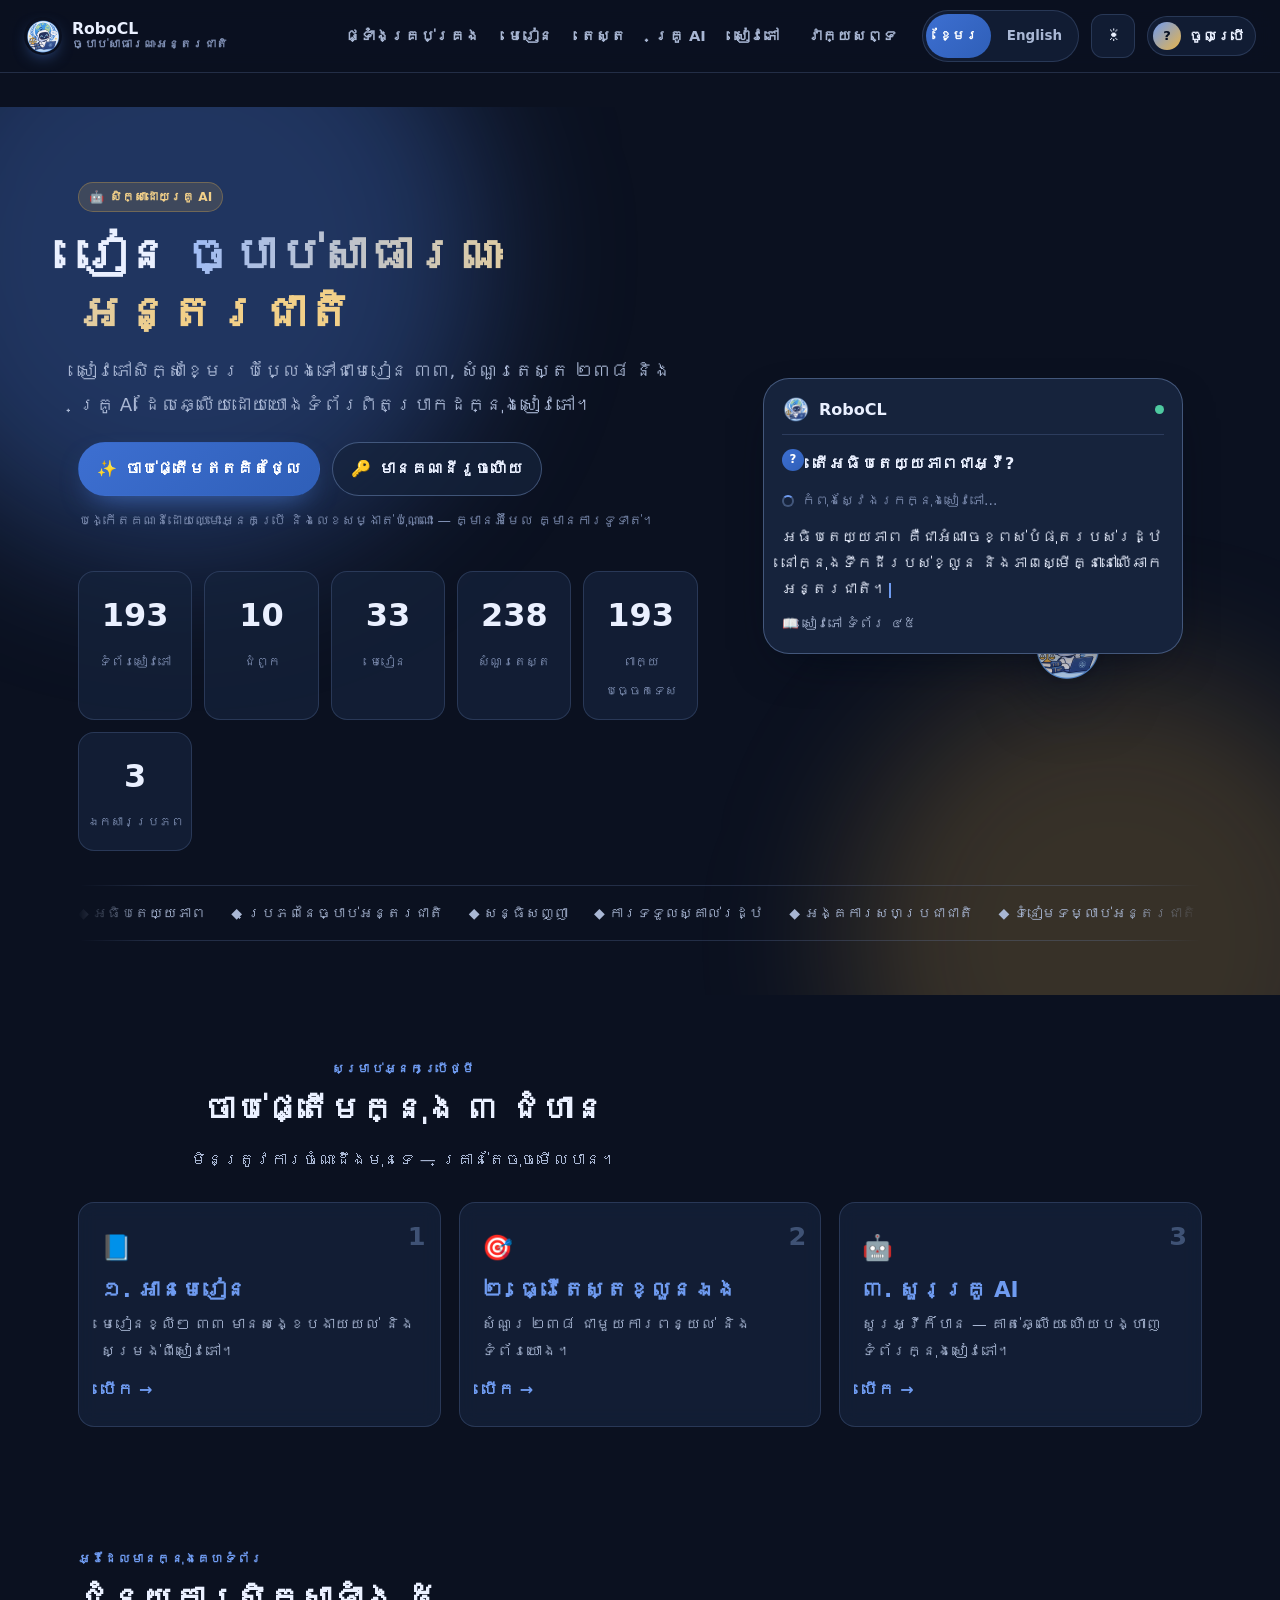
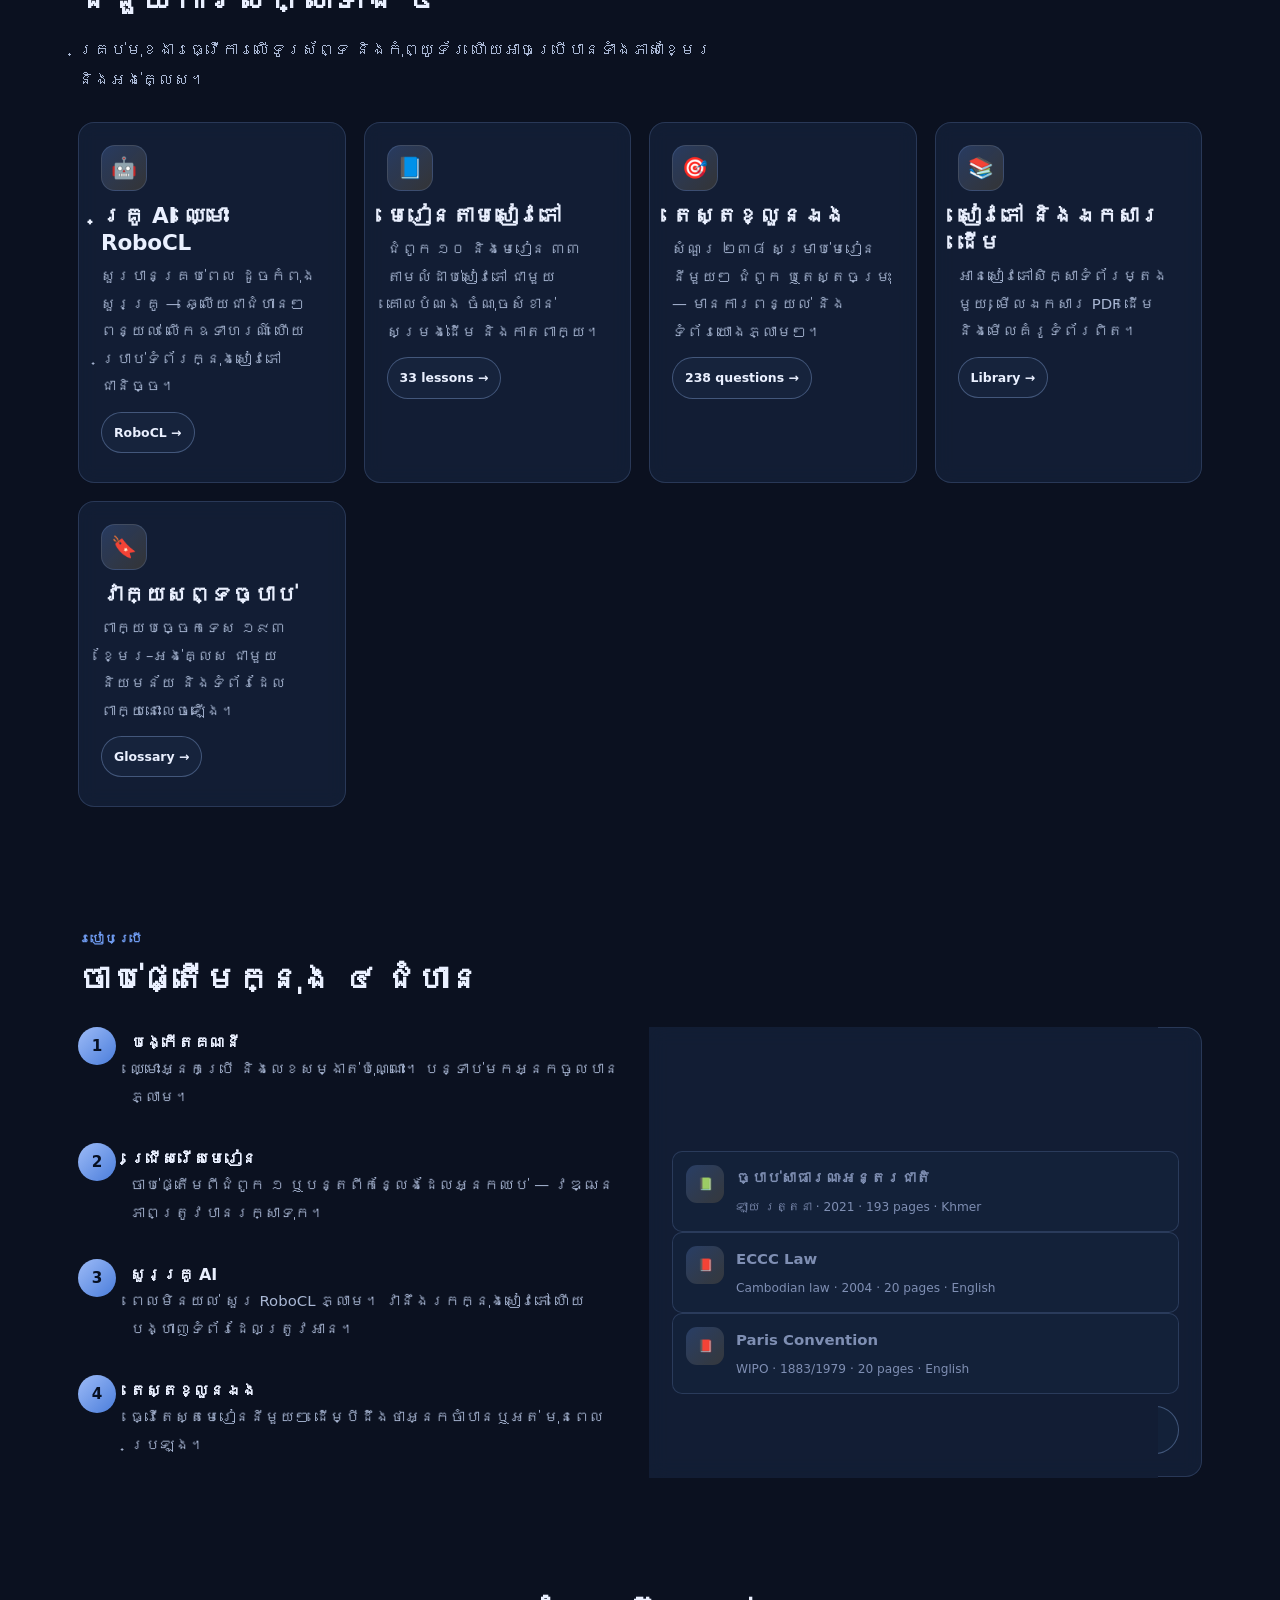
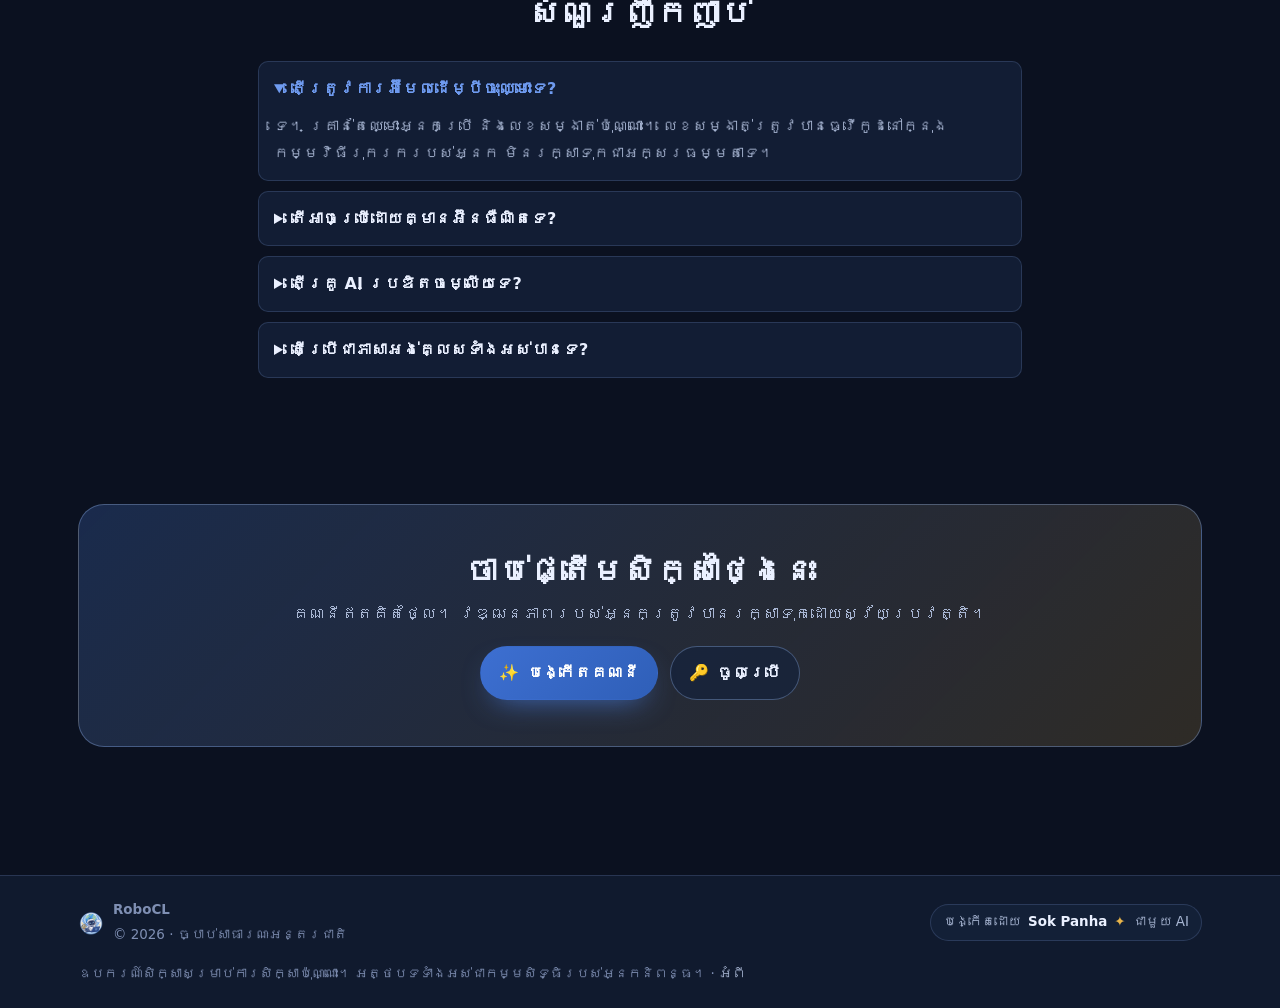
==== docs/index.html @ a96f1c98 "Dashboard: make the empty quiz-average stat look deliberate With no quizzes taken the key stat rende" ====
<!DOCTYPE html>
<html lang="km" data-theme="dark">
<head>
<meta charset="utf-8">
<meta name="viewport" content="width=device-width, initial-scale=1, viewport-fit=cover">
<meta http-equiv="Content-Security-Policy" content="default-src 'self'; script-src 'self'; style-src 'self' 'unsafe-inline' https://fonts.googleapis.com; font-src 'self' https://fonts.gstatic.com data:; img-src 'self' data:; connect-src 'self' https://script.google.com https://script.googleusercontent.com https://*.supabase.co; frame-src 'self'; object-src 'none'; base-uri 'none'; form-action 'self'">
<meta name="referrer" content="strict-origin-when-cross-origin">
<title>RoboCL · Public International Law Study Hub</title>
<meta name="description" content="RoboCL — an AI teacher and study hub for public international law, built from the Khmer textbook, the ECCC Law and the Paris Convention. 33 lessons, 238 quiz questions, bilingual Khmer/English.">
<meta name="theme-color" content="#0b1120">
<meta property="og:title" content="RoboCL — Public International Law Study Hub">
<meta property="og:description" content="An AI teacher that answers from the textbook, with the page number.">
<meta property="og:image" content="https://wenxin677.github.io/international-public-law-study-hub/assets/img/logo.png">
<link rel="icon" href="assets/img/favicon.png?v=20260912b">
<link rel="apple-touch-icon" href="assets/img/apple-touch-icon.png?v=20260912b">
<link rel="preconnect" href="https://fonts.googleapis.com">
<link rel="preconnect" href="https://fonts.gstatic.com" crossorigin>
<link href="https://fonts.googleapis.com/css2?family=Inter:wght@400;600;700;800&family=Noto+Sans+Khmer:wght@400;600;700&display=swap" rel="stylesheet">
<link rel="stylesheet" href="assets/css/style.css?v=20260912g">
<script src="assets/js/boot.js?v=20260912g"></script>
</head>
<body data-lang="km">

<div id="splash"><div class="slogo"><img src="assets/img/logo.png?v=20260912b" alt="RoboCL"><span class="ring"></span></div><div class="lbl">RoboCL</div></div>

<header class="topbar" id="topbar"></header>

<main>
  <!-- ============================================================ hero -->
  <section class="hero">
    <div class="wrap hero-grid">
      <div>
        <span class="pill gold">🤖 <span data-t="landing.eyebrow"></span></span>
        <h1 style="margin-top:14px"><span data-t="landing.h1a"></span> <span class="grad" data-t="landing.h1b"></span></h1>
        <p class="lede" data-t="landing.lede"></p>
        <div class="hero-cta" id="hero-cta">
          <a class="btn primary" href="signin.html#signup">✨ <span data-t="landing.cta.start"></span></a>
          <a class="btn" href="signin.html">🔑 <span data-t="landing.cta.signin"></span></a>
        </div>
        <div class="hero-note" id="hero-note" data-t="landing.note"></div>

        <div class="stat-row stagger">
          <div class="stat-tile"><b data-count="193">0</b><span data-t="landing.stat.pages"></span></div>
          <div class="stat-tile"><b data-count="10">0</b><span data-t="landing.stat.chapters"></span></div>
          <div class="stat-tile"><b data-count="33">0</b><span data-t="landing.stat.lessons"></span></div>
          <div class="stat-tile"><b data-count="238">0</b><span data-t="landing.stat.questions"></span></div>
          <div class="stat-tile"><b data-count="193">0</b><span data-t="landing.stat.terms"></span></div>
          <div class="stat-tile"><b data-count="3">0</b><span data-t="landing.stat.sources"></span></div>
        </div>
      </div>
      <div class="hero-demo">
        <div class="demo-card reveal">
          <div class="demo-top">
            <img src="assets/img/logo.png?v=20260912b" alt="" width="28" height="28">
            <b>RoboCL</b>
            <span class="spacer"></span>
            <span class="demo-live" aria-hidden="true"></span>
          </div>
          <div class="demo-q"><span class="qmark">?</span><span data-t="landing.demo.q"></span></div>
          <div class="demo-think small faint" id="demo-think"><span class="demo-spin" aria-hidden="true"></span><span data-t="landing.demo.think"></span></div>
          <div class="demo-a"><span id="demo-typed"></span><span class="demo-caret" aria-hidden="true"></span></div>
          <div class="demo-cite" id="demo-cite">📖 <span data-t="landing.demo.cite"></span></div>
        </div>
        <img class="demo-logo" src="assets/img/logo-glow.png?v=20260912b" alt="RoboCL — RoboCL: a robot assistant with a globe, the scales of justice, law books and a laptop">
      </div>
    </div>
    <div class="wrap" style="margin-top:34px"><div class="marquee" id="kw-marquee"></div></div>
  </section>

  <!-- ============================================================ quick start -->
  <section class="sec" id="quick">
    <div class="wrap">
      <div class="sec-head reveal center">
        <span class="eyebrow" data-t="landing.quick.eyebrow"></span>
        <h2 data-t="landing.quick.title"></h2>
        <p class="muted" data-t="landing.quick.sub"></p>
      </div>
      <div class="grid g3 stagger" id="quick-grid">
        <a class="card quick-card" href="learn.html">
          <span class="qn">1</span>
          <div class="ico">📘</div>
          <h3 data-t="landing.quick.1"></h3>
          <p data-t="landing.quick.1d"></p>
          <span class="qgo"><span data-t="landing.quick.go"></span> →</span>
        </a>
        <a class="card quick-card" href="quiz.html">
          <span class="qn">2</span>
          <div class="ico">🎯</div>
          <h3 data-t="landing.quick.2"></h3>
          <p data-t="landing.quick.2d"></p>
          <span class="qgo"><span data-t="landing.quick.go"></span> →</span>
        </a>
        <a class="card quick-card" href="teacher.html">
          <span class="qn">3</span>
          <div class="ico">🤖</div>
          <h3 data-t="landing.quick.3"></h3>
          <p data-t="landing.quick.3d"></p>
          <span class="qgo"><span data-t="landing.quick.go"></span> →</span>
        </a>
      </div>
    </div>
  </section>

  <!-- ============================================================ tour -->
  <section class="sec" id="tour">
    <div class="wrap">
      <div class="sec-head reveal">
        <span class="eyebrow" data-t="landing.tour.eyebrow"></span>
        <h2 data-t="landing.tour.title"></h2>
        <p class="muted" data-t="landing.tour.sub"></p>
      </div>
      <div class="grid g3" id="tour-grid">
        <div class="card feature"><div class="ico">🤖</div><h3 data-t="landing.f1.t"></h3><p data-t="landing.f1.d"></p>
          <div class="cite-list"><a class="cite" href="teacher.html">RoboCL →</a></div></div>
        <div class="card feature"><div class="ico">📘</div><h3 data-t="landing.f2.t"></h3><p data-t="landing.f2.d"></p>
          <div class="cite-list"><a class="cite" href="learn.html">33 lessons →</a></div></div>
        <div class="card feature"><div class="ico">🎯</div><h3 data-t="landing.f3.t"></h3><p data-t="landing.f3.d"></p>
          <div class="cite-list"><a class="cite" href="quiz.html">238 questions →</a></div></div>
        <div class="card feature"><div class="ico">📚</div><h3 data-t="landing.f4.t"></h3><p data-t="landing.f4.d"></p>
          <div class="cite-list"><a class="cite" href="library.html">Library →</a></div></div>
        <div class="card feature"><div class="ico">🔖</div><h3 data-t="landing.f5.t"></h3><p data-t="landing.f5.d"></p>
          <div class="cite-list"><a class="cite" href="glossary.html">Glossary →</a></div></div>
      </div>
    </div>
  </section>

  <!-- ============================================================ steps -->
  <section class="sec">
    <div class="wrap">
      <div class="sec-head reveal">
        <span class="eyebrow" data-t="landing.steps.eyebrow"></span>
        <h2 data-t="landing.steps.title"></h2>
      </div>
      <div class="grid g2">
        <div class="steps" id="steps">
          <div class="step"><div class="n"></div><div><h4 data-t="landing.s1.t"></h4><p data-t="landing.s1.d"></p></div></div>
          <div class="step"><div class="n"></div><div><h4 data-t="landing.s2.t"></h4><p data-t="landing.s2.d"></p></div></div>
          <div class="step"><div class="n"></div><div><h4 data-t="landing.s3.t"></h4><p data-t="landing.s3.d"></p></div></div>
          <div class="step"><div class="n"></div><div><h4 data-t="landing.s4.t"></h4><p data-t="landing.s4.d"></p></div></div>
        </div>
        <div class="card reveal" style="align-self:start">
          <h3 data-t="landing.sources.title"></h3>
          <p class="muted small" data-t="landing.sources.sub"></p>
          <div id="feature-sources">
            <div class="lib-src" style="cursor:default"><span class="ico">📗</span><span><b>ច្បាប់សាធារណៈអន្តរជាតិ</b><span>ឡាយ រត្តនា · 2021 · 193 pages · Khmer</span></span></div>
            <div class="lib-src" style="cursor:default"><span class="ico">📕</span><span><b>ECCC Law</b><span>Cambodian law · 2004 · 20 pages · English</span></span></div>
            <div class="lib-src" style="cursor:default"><span class="ico">📕</span><span><b>Paris Convention</b><span>WIPO · 1883/1979 · 20 pages · English</span></span></div>
          </div>
          <a class="btn sm block" href="library.html" style="margin-top:12px">📚 Preview the documents</a>
        </div>
      </div>
    </div>
  </section>

  <!-- ============================================================ faq -->
  <section class="sec">
    <div class="wrap" style="max-width:820px">
      <div class="sec-head reveal center" style="margin-left:auto;margin-right:auto">
        <h2 data-t="landing.faq.title"></h2>
      </div>
      <div class="faq reveal" id="faq"></div>
    </div>
  </section>

  <!-- ============================================================ cta -->
  <section class="sec">
    <div class="wrap">
      <div class="cta-band reveal">
        <h2 data-t="landing.cta.title"></h2>
        <p class="muted" data-t="landing.cta.sub"></p>
        <div class="row">
          <a class="btn primary" href="signin.html#signup">✨ <span data-t="auth.signup"></span></a>
          <a class="btn" href="signin.html">🔑 <span data-t="auth.signin"></span></a>
        </div>
      </div>
    </div>
  </section>
</main>

<footer class="site" id="footer"></footer>

<script src="data/config.js?v=20260912g" defer></script>
<script src="assets/js/core.js?v=20260912g" defer></script>
<script src="assets/js/progress.js?v=20260912g" defer></script>
<script src="assets/js/auth.js?v=20260912g" defer></script>
<script src="assets/js/landing.js?v=20260912g" defer></script>
</body>
</html>
---- docs/assets/css/style.css ----
/* ==========================================================================
   RoboCL — Public International Law Study Hub
   Design system + components.  Dark first, light supported, mobile first.
   Palette follows the logo: deep navy, sky blue, gold.
   ========================================================================== */

/* ---------------------------------------------------------------- tokens */
:root {
  --navy-900: #0b1120;
  --navy-800: #101a2e;
  --navy-700: #16233c;
  --navy-600: #1d2d4b;
  --navy-500: #27395c;
  --sky-400: #6f9bf0;
  --sky-500: #4a7ddb;
  --sky-300: #9dbbf7;
  --gold: #e8b44a;
  --gold-soft: #f2d089;
  --ink: #eaf0ff;
  --ink-dim: #a9b7d4;
  --ink-faint: #7f8fb3;

  --bg: var(--navy-900);
  --bg-soft: var(--navy-800);
  --panel: rgba(22, 35, 60, .72);
  --panel-solid: var(--navy-700);
  --border: rgba(122, 152, 210, .22);
  --border-strong: rgba(140, 170, 225, .38);
  --fg: var(--ink);
  --muted: var(--ink-dim);
  --faint: var(--ink-faint);
  --accent: var(--sky-400);
  --accent-ink: #071022;
  /* CTA fill — both ends keep white label text at >= 4.5:1 */
  --grad: linear-gradient(135deg, #3d6fd1, #2f5fb8);
  --ok: #4ec9a0;
  --bad: #ef6a7b;
  --warn: var(--gold);
  --radius: 16px;
  --radius-sm: 10px;
  --radius-lg: 26px;
  --shadow: 0 18px 50px -22px rgba(4, 10, 24, .85);
  --shadow-sm: 0 8px 22px -14px rgba(4, 10, 24, .8);
  --font: "Inter", -apple-system, BlinkMacSystemFont, "Segoe UI", system-ui, sans-serif;
  --font-km: "Noto Sans Khmer", "Khmer OS Siemreap", "Khmer OS", "Leelawadee UI", "Nirmala UI", var(--font);
  --font-mono: ui-monospace, "SF Mono", "Cascadia Mono", Menlo, monospace;
  --speed: .22s;
  --ease: cubic-bezier(.22, .68, .28, 1);
  --maxw: 1180px;
}

[data-theme="light"] {
  --bg: #f6f8fd;
  --bg-soft: #eef3fc;
  --panel: rgba(255, 255, 255, .86);
  --panel-solid: #ffffff;
  --border: rgba(28, 54, 104, .14);
  --border-strong: rgba(28, 54, 104, .26);
  --fg: #0e1729;
  --muted: #4a5a79;
  /* AA-checked against --bg #f6f8fd: faint 5.33, link 5.73, ok 5.00, bad 5.50 */
  --faint: #5a6784;
  --accent: #2f5fb8;
  --accent-ink: #ffffff;
  --ok: #137a59;
  --bad: #b8324a;
  --grad: linear-gradient(135deg, #3d6fd1, #2f5fb8);
  --shadow: 0 18px 44px -24px rgba(20, 40, 90, .38);
  --shadow-sm: 0 8px 20px -14px rgba(20, 40, 90, .32);
}

* { box-sizing: border-box; }
html { -webkit-text-size-adjust: 100%; }
body {
  margin: 0; background: var(--bg); color: var(--fg);
  font: 16px/1.62 var(--font);
  min-height: 100vh; min-height: 100dvh;
  overflow-x: hidden;
  -webkit-font-smoothing: antialiased;
}
body[data-lang="km"] { font-family: var(--font-km); line-height: 1.85; }
/* language visibility — works before core.js runs (html[data-bootlang]) and after (body[data-lang]) */
html[data-bootlang="km"] .en-only, body[data-lang="km"] .en-only { display: none !important; }
html[data-bootlang="en"] .km-only, body[data-lang="en"] .km-only { display: none !important; }
img { max-width: 100%; height: auto; display: block; }
a { color: var(--accent); text-decoration: none; }
a:hover { text-decoration: underline; }
/* one obvious focus ring for every interactive control — keyboard users must
   always be able to see where they are */
:focus-visible { outline: 2px solid var(--accent); outline-offset: 2px; }
.flip:focus-visible, .gloss-row:focus-visible { outline: 2px solid var(--accent); outline-offset: -2px; }
h1, h2, h3, h4 { line-height: 1.25; margin: 0 0 .5em; font-weight: 700; letter-spacing: -.01em; }
h1 { font-size: clamp(1.7rem, 4.2vw, 2.9rem); }
h2 { font-size: clamp(1.35rem, 3vw, 2rem); }
h3 { font-size: clamp(1.1rem, 2.2vw, 1.35rem); }
p { margin: 0 0 1em; }
small, .small { font-size: .84rem; }
.muted { color: var(--muted); }
.faint { color: var(--faint); }
.center { text-align: center; }
.nowrap { white-space: nowrap; }
.wrap { width: 100%; max-width: var(--maxw); margin: 0 auto; padding: 0 clamp(14px, 3vw, 28px); }
.row { display: flex; gap: 12px; align-items: center; flex-wrap: wrap; }
.spacer { flex: 1; }
hr { border: 0; border-top: 1px solid var(--border); margin: 22px 0; }

/* ---------------------------------------------------------------- motion */
@keyframes fadeUp { from { opacity: 0; transform: translateY(14px); } to { opacity: 1; transform: none; } }
@keyframes fadeIn { from { opacity: 0; } to { opacity: 1; } }
@keyframes popIn { 0% { opacity: 0; transform: scale(.94); } 100% { opacity: 1; transform: scale(1); } }
@keyframes float { 0%, 100% { transform: translateY(0); } 50% { transform: translateY(-9px); } }
@keyframes pulse { 0%, 100% { opacity: 1; transform: scale(1); } 50% { opacity: .55; transform: scale(1.06); } }
@keyframes shimmer { 0% { background-position: -220% 0; } 100% { background-position: 220% 0; } }
@keyframes aurora { 0%, 100% { transform: translate3d(-4%, -2%, 0) scale(1.05); } 50% { transform: translate3d(4%, 3%, 0) scale(1.14); } }
@keyframes spin { to { transform: rotate(360deg); } }
@keyframes blink { 0%, 100% { opacity: 1; } 50% { opacity: .15; } }
@keyframes barGrow { from { transform: scaleX(0); } to { transform: scaleX(1); } }
@keyframes dotWave { 0%, 60%, 100% { transform: translateY(0); opacity: .45; } 30% { transform: translateY(-4px); opacity: 1; } }
@keyframes ringPulse { 0% { box-shadow: 0 0 0 0 rgba(111, 155, 240, .45); } 100% { box-shadow: 0 0 0 16px rgba(111, 155, 240, 0); } }

.anim-in { animation: fadeUp .46s var(--ease) both; }
.anim-pop { animation: popIn .3s var(--ease) both; }
.reveal { opacity: 0; transform: translateY(18px); transition: opacity .5s var(--ease), transform .5s var(--ease); }
.reveal.shown { opacity: 1; transform: none; }
.stagger > * { animation: fadeUp .5s var(--ease) both; animation-delay: calc(var(--i, 0) * 55ms); }

@media (prefers-reduced-motion: reduce) {
  *, *::before, *::after { animation-duration: .001ms !important; animation-iteration-count: 1 !important; transition-duration: .001ms !important; }
  .reveal { opacity: 1; transform: none; }
}
/* no JavaScript: never leave the visitor staring at a spinner over empty space */
html:not([data-js]) #splash { display: none; }
html:not([data-js]) .reveal { opacity: 1; transform: none; }

/* ---------------------------------------------------------------- splash */
#splash {
  position: fixed; inset: 0; z-index: 400; display: grid; place-items: center;
  background: radial-gradient(120% 120% at 50% 0%, var(--navy-700), var(--navy-900) 70%);
  transition: opacity .28s ease, visibility .28s;
}
#splash.hide { opacity: 0; visibility: hidden; }
#splash .slogo { position: relative; display: grid; place-items: center; }
#splash img { width: 84px; height: 84px; animation: float 2.1s ease-in-out infinite; position: relative; z-index: 1; }
#splash .ring { position: absolute; width: 140px; height: 140px; border-radius: 50%; border: 2px solid rgba(111,155,240,.26); border-top-color: var(--accent); animation: spin .75s linear infinite; }
#splash .lbl { margin-top: 16px; color: var(--ink-dim); font-size: .9rem; letter-spacing: .04em; }

/* ---------------------------------------------------------------- buttons */
.btn, button.btn {
  display: inline-flex; align-items: center; justify-content: center; gap: 8px;
  padding: 11px 18px; min-height: 44px;
  border-radius: 999px; border: 1px solid var(--border-strong);
  background: var(--panel); color: var(--fg);
  font: inherit; font-weight: 600; cursor: pointer; text-decoration: none;
  transition: transform var(--speed) var(--ease), box-shadow var(--speed) var(--ease), background var(--speed), border-color var(--speed);
}
.btn:hover { transform: translateY(-2px); box-shadow: var(--shadow-sm); text-decoration: none; }
.btn:active { transform: translateY(0) scale(.985); }
.btn.primary {
  background: var(--grad);
  color: #fff; border-color: transparent; box-shadow: 0 12px 30px -14px rgba(74, 125, 219, .9);
}
.btn.gold { background: linear-gradient(135deg, var(--gold-soft), var(--gold)); color: #241a04; border-color: transparent; }
.btn.ghost { background: transparent; }
.btn.sm { padding: 10px 15px; min-height: 44px; font-size: .88rem; }
.btn.block { width: 100%; }
.btn[disabled] { opacity: .5; pointer-events: none; }
.icon-btn {
  display: inline-grid; place-items: center; width: 44px; height: 44px; padding: 0;
  border-radius: 12px; border: 1px solid var(--border); background: var(--panel); color: var(--fg);
  cursor: pointer; font-size: 1.05rem; transition: background var(--speed), transform var(--speed) var(--ease);
}
.icon-btn:hover { background: var(--panel-solid); transform: translateY(-1px); }

/* ---------------------------------------------------------------- forms */
input, textarea, select, .input {
  width: 100%; padding: 12px 14px; color: var(--fg);
  background: var(--panel-solid); border: 1px solid var(--border); border-radius: var(--radius-sm);
  font: inherit; transition: border-color var(--speed), box-shadow var(--speed);
}
input:focus, textarea:focus, select:focus { outline: 0; border-color: var(--accent); box-shadow: 0 0 0 3px rgba(111,155,240,.18); }
label { display: block; font-size: .86rem; color: var(--muted); margin: 0 0 6px; font-weight: 600; }
.field { margin-bottom: 14px; }
.field .hint { font-size: .78rem; color: var(--faint); margin-top: 5px; }
.field .err { font-size: .8rem; color: var(--bad); margin-top: 5px; min-height: 0; }
.check { display: flex; gap: 9px; align-items: center; font-size: .88rem; color: var(--muted); }
.check input { width: 18px; height: 18px; }

/* ---------------------------------------------------------------- surfaces */
.card {
  background: var(--panel); border: 1px solid var(--border); border-radius: var(--radius);
  padding: clamp(15px, 2.4vw, 22px); backdrop-filter: blur(9px);
  transition: transform var(--speed) var(--ease), border-color var(--speed), box-shadow var(--speed);
}
.card.hoverable:hover { transform: translateY(-3px); border-color: var(--border-strong); box-shadow: var(--shadow); }
.grid { display: grid; gap: clamp(12px, 2vw, 18px); }
.g2 { grid-template-columns: repeat(auto-fit, minmax(260px, 1fr)); }
.g3 { grid-template-columns: repeat(auto-fit, minmax(224px, 1fr)); }
.g4 { grid-template-columns: repeat(auto-fit, minmax(168px, 1fr)); }
.pill {
  display: inline-flex; align-items: center; gap: 6px; padding: 3px 10px; border-radius: 999px;
  background: rgba(111,155,240,.14); color: var(--sky-300); border: 1px solid rgba(111,155,240,.24);
  font-size: .76rem; font-weight: 600; white-space: nowrap;
}
[data-theme="light"] .pill { color: var(--sky-500); }
.pill.gold { background: rgba(232,180,74,.15); color: var(--gold-soft); border-color: rgba(232,180,74,.3); }
[data-theme="light"] .pill.gold { color: #8a6410; }
.pill.ok { background: rgba(78,201,160,.15); color: var(--ok); border-color: rgba(78,201,160,.3); }
.badge-num {
  display: inline-grid; place-items: center; min-width: 26px; height: 26px; padding: 0 7px;
  border-radius: 8px; background: rgba(111,155,240,.16); color: var(--sky-300); font-size: .78rem; font-weight: 700;
}
[data-theme="light"] .badge-num { color: var(--sky-500); }
.quote {
  border-left: 3px solid var(--accent); background: rgba(111,155,240,.07);
  padding: 12px 15px; border-radius: 0 var(--radius-sm) var(--radius-sm) 0; margin: 0 0 10px;
  font-size: .95rem;
}
.quote .src { display: block; margin-top: 8px; font-size: .78rem; color: var(--faint); }
.cite {
  display: inline-flex; align-items: center; gap: 6px; padding: 8px 12px; margin: 3px 5px 3px 0; min-height: 36px;
  border-radius: 999px; border: 1px solid var(--border-strong); background: var(--panel-solid);
  color: var(--fg); font-size: .78rem; font-weight: 600; cursor: pointer;
  transition: transform var(--speed) var(--ease), background var(--speed);
}
.cite:hover { transform: translateY(-1px); background: rgba(111,155,240,.14); text-decoration: none; }
.cite-list { display: flex; flex-wrap: wrap; margin: 8px 0 4px; }
table.tbl { width: 100%; border-collapse: collapse; font-size: .92rem; }
table.tbl th, table.tbl td { text-align: left; padding: 10px 12px; border-bottom: 1px solid var(--border); vertical-align: top; }
table.tbl th { color: var(--muted); font-size: .8rem; text-transform: uppercase; letter-spacing: .05em; }
table.tbl tr:hover td { background: rgba(111,155,240,.06); }
.scroll-x { overflow-x: auto; -webkit-overflow-scrolling: touch; }
.skel { background: linear-gradient(90deg, rgba(140,170,225,.08) 25%, rgba(140,170,225,.2) 37%, rgba(140,170,225,.08) 63%); background-size: 220% 100%; animation: shimmer 1.1s linear infinite; border-radius: 8px; color: transparent; }

/* ---------------------------------------------------------------- shell */
#splash + .shell, .shell { display: flex; flex-direction: column; min-height: 100dvh; }
.topbar {
  position: sticky; top: 0; z-index: 60;
  display: flex; align-items: center; gap: 12px;
  padding: 10px clamp(12px, 2.5vw, 24px);
  background: color-mix(in srgb, var(--bg) 84%, transparent);
  backdrop-filter: blur(14px) saturate(140%);
  border-bottom: 1px solid var(--border);
}
.brand { display: flex; align-items: center; gap: 10px; color: var(--fg); font-weight: 700; text-decoration: none; min-width: 0; }
.brand:hover { text-decoration: none; }
.brand img { width: 38px; height: 38px; border-radius: 50%; box-shadow: 0 6px 18px -8px rgba(74,125,219,.9); flex: none; }
.brand .txt { display: flex; flex-direction: column; line-height: 1.15; min-width: 0; }
.brand .txt b { font-size: .98rem; white-space: nowrap; overflow: hidden; text-overflow: ellipsis; }
.brand .txt small { color: var(--faint); font-size: .72rem; }
.topnav { display: flex; gap: 2px; align-items: center; }
.topnav a {
  padding: 9px 13px; border-radius: 10px; color: var(--muted); font-size: .92rem; font-weight: 600;
  text-decoration: none; transition: color var(--speed), background var(--speed);
}
.topnav a:hover { color: var(--fg); background: rgba(111,155,240,.1); text-decoration: none; }
.topnav a.active { color: var(--fg); background: rgba(111,155,240,.16); box-shadow: inset 0 -2px 0 var(--accent); }
.lang-toggle { display: flex; padding: 3px; gap: 3px; border-radius: 999px; background: var(--panel); border: 1px solid var(--border); }
.lang-toggle button {
  border: 0; background: transparent; color: var(--muted); font: inherit; font-weight: 700; font-size: .84rem;
  padding: 7px 13px; min-height: 44px; border-radius: 999px; cursor: pointer; transition: background var(--speed), color var(--speed);
}
.lang-toggle button[aria-pressed="true"] { background: var(--grad); color: #fff; }
.acct { position: relative; }
.acct-btn { display: flex; align-items: center; gap: 8px; padding: 5px 10px 5px 5px; border-radius: 999px; border: 1px solid var(--border); background: var(--panel); cursor: pointer; color: var(--fg); font: inherit; font-weight: 600; font-size: .88rem; }
.acct-btn .av { width: 28px; height: 28px; border-radius: 50%; background: linear-gradient(135deg, var(--sky-400), var(--gold)); display: grid; place-items: center; color: #071022; font-weight: 800; font-size: .82rem; }
.menu {
  position: absolute; right: 0; top: calc(100% + 8px); min-width: 210px; z-index: 70;
  background: var(--panel-solid); border: 1px solid var(--border-strong); border-radius: 14px;
  box-shadow: var(--shadow); padding: 7px; display: none;
}
.menu.open { display: block; animation: popIn .18s var(--ease) both; }
.menu a, .menu button {
  display: flex; align-items: center; gap: 9px; width: 100%; padding: 10px 12px; border: 0; background: transparent;
  color: var(--fg); font: inherit; font-size: .9rem; text-align: left; border-radius: 9px; cursor: pointer; text-decoration: none;
}
.menu a:hover, .menu button:hover { background: rgba(111,155,240,.14); text-decoration: none; }
.menu hr { margin: 6px 4px; }
#nav-burger { display: none; }
#rail-toggle { display: none; }   /* desktop: the lesson rail is always in view */
.drawer-backdrop { position: fixed; inset: 0; background: rgba(4, 10, 24, .6); backdrop-filter: blur(3px); z-index: 90; opacity: 0; visibility: hidden; transition: opacity var(--speed), visibility var(--speed); }
.drawer-backdrop.open { opacity: 1; visibility: visible; }
.drawer {
  position: fixed; inset: 0 auto 0 0; width: min(84vw, 320px); z-index: 91; padding: 18px;
  background: var(--panel-solid); border-right: 1px solid var(--border-strong);
  transform: translateX(-102%); transition: transform .28s var(--ease), visibility .28s; overflow-y: auto;
  visibility: hidden;                     /* closed drawer must not be reachable by Tab */
}
.drawer.open { transform: none; visibility: visible; }
.drawer a { display: block; padding: 13px 14px; border-radius: 12px; color: var(--fg); font-weight: 600; text-decoration: none; }
.drawer a.active, .drawer a:hover { background: rgba(111,155,240,.14); text-decoration: none; }
main { flex: 1; padding: clamp(18px, 3vw, 34px) 0 clamp(40px, 6vw, 70px); }
footer.site {
  border-top: 1px solid var(--border); padding: 22px 0; color: var(--faint); font-size: .84rem;
  background: var(--bg-soft);
}
footer.site .wrap { display: flex; gap: 14px; flex-wrap: wrap; align-items: center; }
footer.site a { color: var(--muted); }
.footbrand { display: flex; align-items: center; gap: 9px; }
.footbrand img { width: 26px; height: 26px; border-radius: 50%; }
.made-by { display: inline-flex; align-items: center; gap: 7px; padding: 5px 12px; border-radius: 999px; border: 1px solid var(--border); background: var(--panel); color: var(--muted); }
.made-by b { color: var(--fg); }
.made-by .spark { color: var(--gold); animation: pulse 2.4s ease-in-out infinite; }

.page-head { margin-bottom: clamp(16px, 2.6vw, 26px); }
.page-head h1 { margin-bottom: 6px; }
.page-head .sub { color: var(--muted); max-width: 62ch; }
.crumb { display: flex; align-items: center; gap: 8px; color: var(--faint); font-size: .82rem; margin-bottom: 9px; }

/* ---------------------------------------------------------------- landing */
.hero { position: relative; overflow: hidden; padding: clamp(28px, 6vw, 74px) 0 clamp(24px, 5vw, 54px); }
.hero::before, .hero::after {
  content: ""; position: absolute; border-radius: 50%; filter: blur(70px); z-index: 0; pointer-events: none;
}
.hero::before { width: 48vw; height: 48vw; max-width: 620px; max-height: 620px; background: rgba(74,125,219,.34); top: -18%; left: -10%; animation: aurora 17s ease-in-out infinite; }
.hero::after { width: 42vw; height: 42vw; max-width: 560px; max-height: 560px; background: rgba(232,180,74,.2); bottom: -24%; right: -8%; animation: aurora 21s ease-in-out infinite reverse; }
.hero .wrap { position: relative; z-index: 1; }
.hero-grid { display: grid; grid-template-columns: 1.15fr .85fr; gap: clamp(18px, 4vw, 46px); align-items: center; }
.hero-logo { position: relative; display: grid; place-items: center; }
.hero-logo img { width: min(74%, 320px); animation: float 5.5s ease-in-out infinite; filter: drop-shadow(0 22px 40px rgba(8, 18, 40, .55)); }
.hero-logo::after { content: ""; position: absolute; inset: 6% 12%; border-radius: 50%; animation: ringPulse 2.6s ease-out infinite; z-index: -1; }

/* hero product preview — shows a first-time visitor what the app actually does */
.hero-demo { position: relative; display: grid; place-items: center; min-height: 300px; }
.demo-card {
  position: relative; z-index: 1; width: min(100%, 420px); padding: 16px 18px;
  border-radius: var(--radius-lg); border: 1px solid var(--border-strong);
  background: var(--panel-solid); box-shadow: var(--shadow);
}
.demo-top { display: flex; align-items: center; gap: 9px; padding-bottom: 10px; border-bottom: 1px solid var(--border); }
.demo-top img { width: 28px; height: 28px; border-radius: 50%; }
.demo-live { width: 9px; height: 9px; border-radius: 50%; background: var(--ok); animation: livePulse 2.2s ease-out infinite; }
@keyframes livePulse { 0% { box-shadow: 0 0 0 0 rgba(78, 201, 160, .55); } 100% { box-shadow: 0 0 0 12px rgba(78, 201, 160, 0); } }
.demo-q { display: flex; gap: 9px; align-items: flex-start; margin: 14px 0 10px; font-weight: 600; }
.demo-q .qmark { display: grid; place-items: center; width: 22px; height: 22px; border-radius: 50%; background: var(--grad); color: #fff; font-size: .74rem; flex: none; }
.demo-think { display: flex; align-items: center; gap: 8px; margin-bottom: 10px; }
.demo-spin { width: 12px; height: 12px; border-radius: 50%; border: 2px solid var(--border-strong); border-top-color: var(--accent); animation: spin .8s linear infinite; }
.demo-a { min-height: 66px; line-height: 1.72; font-size: .95rem; }
.demo-caret { display: inline-block; width: 2px; height: 1em; background: var(--accent); vertical-align: text-bottom; margin-left: 2px; animation: blink 1s step-end infinite; }
.demo-cite { margin-top: 10px; color: var(--muted); font-size: .84rem; opacity: 0; transform: translateY(6px); transition: opacity .35s var(--ease), transform .35s var(--ease); }
.demo-cite.show { opacity: 1; transform: none; }
.demo-logo {
  position: absolute; right: -4%; bottom: -6%; width: min(42%, 190px); z-index: 0;
  animation: float 6s ease-in-out infinite; pointer-events: none;
  filter: drop-shadow(0 18px 30px rgba(8, 18, 40, .5));
}

/* quick-start cards: the first three things a new user should try */
.quick-card { position: relative; display: block; text-decoration: none; }
.quick-card:hover { transform: translateY(-3px); text-decoration: none; }
.quick-card .qn { position: absolute; top: 10px; right: 14px; font-size: 1.6rem; font-weight: 800; color: var(--border-strong); }
.quick-card .ico { font-size: 1.55rem; margin-bottom: 6px; }
.quick-card h3 { margin: 0 0 6px; }
.quick-card p { color: var(--muted); font-size: .92rem; margin: 0 0 10px; }
.quick-card .qgo { display: inline-flex; align-items: center; gap: 6px; font-weight: 700; color: var(--accent); transition: gap var(--speed) var(--ease); }
.quick-card:hover .qgo { gap: 11px; }
.hero h1 { margin-bottom: 12px; }
.hero h1 .grad { background: linear-gradient(100deg, var(--sky-300), var(--gold-soft) 70%); -webkit-background-clip: text; background-clip: text; color: transparent; }
.hero .lede { font-size: clamp(1rem, 1.6vw, 1.14rem); color: var(--muted); max-width: 54ch; }
.hero-cta { display: flex; gap: 12px; flex-wrap: wrap; margin-top: 20px; }
.hero-note { margin-top: 13px; font-size: .84rem; color: var(--faint); }
.stat-row { display: grid; grid-template-columns: repeat(auto-fit, minmax(104px, 1fr)); gap: 12px; margin-top: clamp(22px, 4vw, 38px); }
.stat-tile { text-align: center; padding: 14px 8px; border-radius: var(--radius); border: 1px solid var(--border); background: var(--panel); }
.stat-tile b { display: block; font-size: clamp(1.4rem, 3.4vw, 2rem); color: var(--fg); font-variant-numeric: tabular-nums; }
.stat-tile span { font-size: .78rem; color: var(--faint); }
.sec { padding: clamp(26px, 5vw, 58px) 0; }
.sec-head { max-width: 64ch; margin-bottom: clamp(16px, 3vw, 28px); }
.sec-head .eyebrow { display: inline-flex; align-items: center; gap: 7px; font-size: .78rem; font-weight: 700; letter-spacing: .1em; text-transform: uppercase; color: var(--accent); margin-bottom: 9px; }
.feature { position: relative; overflow: hidden; }
.feature .ico {
  width: 46px; height: 46px; border-radius: 14px; display: grid; place-items: center; font-size: 1.3rem; margin-bottom: 12px;
  background: linear-gradient(135deg, rgba(111,155,240,.24), rgba(232,180,74,.16)); border: 1px solid var(--border);
}
.feature h3 { margin-bottom: 6px; }
.feature p { color: var(--muted); font-size: .93rem; margin: 0; }
.steps { counter-reset: step; display: grid; gap: 14px; }
.step { display: flex; gap: 14px; align-items: flex-start; }
.step .n {
  counter-increment: step; flex: none; width: 38px; height: 38px; border-radius: 50%;
  display: grid; place-items: center; font-weight: 800; color: var(--accent-ink);
  background: linear-gradient(135deg, var(--sky-300), var(--sky-500)); font-size: .95rem;
}
.step .n::before { content: counter(step); }
.step h4 { margin: 6px 0 3px; }
.step p { margin: 0; color: var(--muted); font-size: .93rem; }
.marquee { overflow: hidden; mask-image: linear-gradient(90deg, transparent, #000 7%, #000 93%, transparent); padding: 14px 0; border-top: 1px solid var(--border); border-bottom: 1px solid var(--border); }
.marquee-track { display: flex; gap: 26px; width: max-content; animation: slide 34s linear infinite; }
.marquee .chip { white-space: nowrap; color: var(--muted); font-size: .88rem; display: flex; gap: 8px; align-items: center; }
@keyframes slide { to { transform: translateX(-50%); } }
.cta-band {
  border-radius: var(--radius-lg); padding: clamp(24px, 4vw, 46px); text-align: center;
  background: linear-gradient(135deg, rgba(74,125,219,.24), rgba(232,180,74,.16));
  border: 1px solid var(--border-strong); position: relative; overflow: hidden;
}
.cta-band h2 { margin-bottom: 8px; }
.cta-band .row { justify-content: center; margin-top: 18px; }
.faq details { border: 1px solid var(--border); border-radius: var(--radius-sm); padding: 12px 15px; margin-bottom: 10px; background: var(--panel); }
.faq summary { cursor: pointer; font-weight: 600; }
.faq details[open] summary { color: var(--accent); }
.faq p { margin: 9px 0 0; color: var(--muted); font-size: .93rem; }

/* ---------------------------------------------------------------- auth */
.auth-wrap { display: grid; grid-template-columns: 1.05fr .95fr; gap: clamp(20px, 4vw, 54px); align-items: center; min-height: calc(100dvh - 220px); }
.auth-side { text-align: center; }
.auth-side img { width: min(58%, 250px); margin: 0 auto 18px; animation: float 6s ease-in-out infinite; }
.auth-side ul { list-style: none; padding: 0; margin: 18px 0 0; text-align: left; display: grid; gap: 10px; }
.auth-side li { display: flex; gap: 10px; align-items: flex-start; color: var(--muted); font-size: .93rem; }
.auth-side li .tick { color: var(--ok); flex: none; font-weight: 800; }
.auth-card { max-width: 460px; width: 100%; margin: 0 auto; }
.tabs { display: flex; gap: 4px; padding: 4px; border-radius: 999px; background: var(--bg-soft); border: 1px solid var(--border); margin-bottom: 20px; }
.tabs button {
  flex: 1; padding: 10px; min-height: 42px; border: 0; border-radius: 999px; background: transparent;
  color: var(--muted); font: inherit; font-weight: 700; cursor: pointer; transition: background var(--speed), color var(--speed);
}
.tabs button[aria-selected="true"] { background: var(--grad); color: #fff; }
.pw-wrap { position: relative; }
.pw-wrap .eye { position: absolute; right: 8px; top: 50%; transform: translateY(-50%); }
.strength { height: 5px; border-radius: 999px; background: var(--border); overflow: hidden; margin-top: 8px; }
.strength i { display: block; height: 100%; width: 0; background: var(--bad); transition: width .3s var(--ease), background .3s; }
.auth-alt { text-align: center; margin-top: 16px; font-size: .9rem; color: var(--muted); }
.notice { display: flex; gap: 10px; padding: 12px 14px; border-radius: var(--radius-sm); font-size: .87rem; border: 1px solid var(--border); background: var(--panel); margin-bottom: 14px; }
.notice.ok { border-color: rgba(78,201,160,.4); background: rgba(78,201,160,.1); }
.notice.warn { border-color: rgba(232,180,74,.4); background: rgba(232,180,74,.1); }
.notice.bad { border-color: rgba(239,106,123,.4); background: rgba(239,106,123,.1); }

/* ---------------------------------------------------------------- dashboard */
.tile { display: flex; gap: 14px; align-items: center; }
.tile .av { width: 46px; height: 46px; border-radius: 14px; display: grid; place-items: center; font-size: 1.25rem; background: linear-gradient(135deg, rgba(111,155,240,.24), rgba(232,180,74,.16)); border: 1px solid var(--border); flex: none; }
.tile b { display: block; font-size: 1.5rem; font-variant-numeric: tabular-nums; }
.tile span { font-size: .8rem; color: var(--faint); }
.progress-ring { --p: 0; width: 92px; height: 92px; border-radius: 50%; display: grid; place-items: center; flex: none;
  background: conic-gradient(var(--accent) calc(var(--p) * 1%), rgba(140,170,225,.16) 0); }
.progress-ring i { width: 74px; height: 74px; border-radius: 50%; background: var(--panel-solid); display: grid; place-items: center; font-style: normal; font-weight: 800; }
.chapter-card { display: flex; gap: 13px; align-items: flex-start; }
.chapter-card .n { flex: none; width: 40px; height: 40px; border-radius: 12px; display: grid; place-items: center; font-weight: 800; background: rgba(111,155,240,.16); color: var(--sky-300); }
[data-theme="light"] .chapter-card .n { color: var(--sky-500); }
.chapter-card h3 { margin: 0 0 4px; font-size: 1rem; }
.chapter-card .meta { font-size: .8rem; color: var(--faint); }
.lesson-strip { display: flex; gap: 7px; flex-wrap: wrap; margin-top: 10px; }
.lesson-dot { width: 11px; height: 11px; border-radius: 50%; background: rgba(140,170,225,.26); }
.lesson-dot.done { background: var(--ok); }
.lesson-dot.part { background: var(--gold); }
.continue { display: flex; gap: 16px; align-items: center; flex-wrap: wrap; }
.continue .thumb { width: 62px; height: 78px; border-radius: 10px; object-fit: cover; border: 1px solid var(--border); }

/* ---------------------------------------------------------------- learn */
.learn-shell { display: grid; grid-template-columns: minmax(250px, 300px) 1fr; gap: clamp(14px, 2.4vw, 26px); align-items: start; }
.rail { position: sticky; top: 78px; max-height: calc(100dvh - 100px); overflow-y: auto; padding-right: 4px; }
.rail .ch { margin-bottom: 8px; border: 1px solid var(--border); border-radius: var(--radius-sm); overflow: hidden; background: var(--panel); }
.rail .ch > button { width: 100%; display: flex; gap: 10px; align-items: center; padding: 12px; border: 0; background: transparent; color: var(--fg); font: inherit; font-weight: 700; cursor: pointer; text-align: left; font-size: .92rem; }
.rail .ch > button:hover { background: rgba(111,155,240,.1); }
.rail .ch .n { flex: none; width: 26px; height: 26px; border-radius: 8px; display: grid; place-items: center; font-size: .78rem; background: rgba(111,155,240,.16); color: var(--sky-300); }
.rail .ls { display: none; padding: 2px 8px 8px; }
.rail .ch.open .ls { display: block; animation: fadeIn .2s ease both; }
.rail .ls a { display: flex; gap: 9px; align-items: flex-start; padding: 9px 10px; border-radius: 9px; color: var(--muted); font-size: .88rem; text-decoration: none; }
.rail .ls a:hover { background: rgba(111,155,240,.1); color: var(--fg); text-decoration: none; }
.rail .ls a.active { background: rgba(111,155,240,.16); color: var(--fg); font-weight: 600; }
.rail .ls a .dot { width: 8px; height: 8px; border-radius: 50%; margin-top: 8px; background: rgba(140,170,225,.3); flex: none; }
.rail .ls a.done .dot { background: var(--ok); }
.lesson-body { max-width: 860px; }
.lesson-head { display: flex; gap: 14px; align-items: flex-start; flex-wrap: wrap; margin-bottom: 18px; }
.lesson-head h1 { margin: 0 0 6px; font-size: clamp(1.4rem, 3vw, 2rem); }
.lesson-block { margin-bottom: clamp(18px, 3vw, 30px); }
/* the "in short" explainer that opens every lesson */
.inshort {
  position: relative; margin: 0 0 22px; padding: 18px 20px 16px;
  border-radius: var(--radius-lg); border: 1px solid var(--border-strong);
  background: linear-gradient(180deg, rgba(61, 111, 209, .1), transparent 72%), var(--panel-solid);
}
.inshort::before { content: ""; position: absolute; left: 0; top: 14px; bottom: 14px; width: 3px; border-radius: 3px; background: var(--grad); }
.inshort-head { display: flex; gap: 11px; align-items: center; margin-bottom: 10px; }
.inshort-head h2 { margin: 0; font-size: 1.06rem; color: var(--accent); text-transform: uppercase; letter-spacing: .08em; }
.inshort-badge { font-size: 1.25rem; }
.inshort-list { margin: 0 0 14px; padding-left: 20px; }
.inshort-list li { margin-bottom: 7px; line-height: 1.72; }
.inshort-list li::marker { color: var(--accent); }
.lesson-block > h2 { font-size: 1.05rem; text-transform: uppercase; letter-spacing: .08em; color: var(--accent); margin-bottom: 12px; }
ul.point-list { list-style: none; padding: 0; margin: 0; display: grid; gap: 10px; }
ul.point-list li { display: flex; gap: 11px; align-items: flex-start; padding: 12px 14px; border-radius: var(--radius-sm); background: var(--panel); border: 1px solid var(--border); font-size: .95rem; }
ul.point-list li::before { content: "◆"; color: var(--gold); flex: none; font-size: .8rem; margin-top: 5px; }
.flip-grid { display: grid; grid-template-columns: repeat(auto-fill, minmax(190px, 1fr)); gap: 12px; }
.flip { perspective: 900px; height: 132px; cursor: pointer; }
.flip .inner { position: relative; width: 100%; height: 100%; transform-style: preserve-3d; transition: transform .55s var(--ease); }
.flip.on .inner { transform: rotateY(180deg); }
.flip .face {
  position: absolute; inset: 0; backface-visibility: hidden; border-radius: var(--radius-sm); padding: 12px;
  border: 1px solid var(--border-strong); background: var(--panel); display: flex; flex-direction: column; justify-content: center; gap: 6px;
  font-size: .9rem; overflow: auto;
}
.flip .back { transform: rotateY(180deg); background: linear-gradient(160deg, rgba(111,155,240,.18), rgba(232,180,74,.12)); font-size: .84rem; }
.flip .face b { font-size: .98rem; }
.notes-area { width: 100%; min-height: 110px; resize: vertical; }
.lesson-nav { display: flex; gap: 10px; justify-content: space-between; margin-top: 26px; flex-wrap: wrap; }

/* ---------------------------------------------------------------- quiz */
.quiz-setup .card { cursor: pointer; }
.q-card { max-width: 780px; margin: 0 auto; }
.q-top { display: flex; align-items: center; gap: 12px; margin-bottom: 14px; flex-wrap: wrap; }
.q-bar { height: 7px; border-radius: 999px; background: rgba(140,170,225,.18); overflow: hidden; margin-bottom: 20px; }
.q-bar i { display: block; height: 100%; background: linear-gradient(90deg, var(--sky-400), var(--gold)); transform-origin: left; animation: barGrow .3s var(--ease) both; }
.q-text { font-size: clamp(1.05rem, 2.1vw, 1.32rem); font-weight: 600; margin-bottom: 18px; line-height: 1.5; }
.options { display: grid; gap: 10px; }
.option {
  display: flex; gap: 12px; align-items: flex-start; width: 100%; text-align: left;
  padding: 14px 16px; border-radius: var(--radius-sm); border: 1px solid var(--border);
  background: var(--panel); color: var(--fg); font: inherit; font-size: .96rem; cursor: pointer;
  transition: transform var(--speed) var(--ease), border-color var(--speed), background var(--speed);
}
.option:hover:not([disabled]) { transform: translateX(3px); border-color: var(--border-strong); }
.option .key { flex: none; width: 26px; height: 26px; border-radius: 8px; display: grid; place-items: center; background: rgba(111,155,240,.16); font-size: .8rem; font-weight: 700; }
.option.correct { border-color: var(--ok); background: rgba(78,201,160,.13); }
.option.correct .key { background: var(--ok); color: #06231a; }
.option.wrong { border-color: var(--bad); background: rgba(239,106,123,.12); }
.option.wrong .key { background: var(--bad); color: #2b060c; }
.option.reveal { border-color: var(--ok); border-style: dashed; }
.option[disabled] { cursor: default; }
.explain { margin-top: 14px; padding: 14px 16px; border-radius: var(--radius-sm); background: rgba(111,155,240,.09); border: 1px solid var(--border); font-size: .93rem; animation: fadeUp .3s var(--ease) both; }
.result-hero { text-align: center; padding: 10px 0 18px; }
.result-score { font-size: clamp(2.6rem, 9vw, 4.4rem); font-weight: 800; line-height: 1; }
.result-ring { width: 138px; height: 138px; margin: 0 auto 14px; border-radius: 50%; display: grid; place-items: center;
  background: conic-gradient(var(--ok) calc(var(--p) * 1%), rgba(140,170,225,.16) 0); animation: popIn .4s var(--ease) both; }
.result-ring i { width: 112px; height: 112px; border-radius: 50%; background: var(--panel-solid); display: grid; place-items: center; font-style: normal; font-weight: 800; font-size: 1.7rem; }

/* ---------------------------------------------------------------- glossary */
.gloss-row { cursor: pointer; }
.gloss-term { font-weight: 700; }
.gloss-def { color: var(--muted); font-size: .9rem; }

/* ---------------------------------------------------------------- library */
.lib-shell { display: grid; grid-template-columns: 292px 1fr; gap: clamp(14px, 2.4vw, 24px); align-items: start; }
.lib-list { position: sticky; top: 78px; display: grid; gap: 10px; }
.lib-src { display: flex; gap: 12px; align-items: flex-start; padding: 13px; border-radius: var(--radius-sm); border: 1px solid var(--border); background: var(--panel); cursor: pointer; text-align: left; color: var(--fg); font: inherit; width: 100%; transition: transform var(--speed) var(--ease), border-color var(--speed); }
.lib-src:hover { transform: translateY(-2px); border-color: var(--border-strong); }
.lib-src.active { border-color: var(--accent); background: rgba(111,155,240,.13); }
.lib-src .ico { flex: none; width: 38px; height: 38px; border-radius: 11px; display: grid; place-items: center; background: linear-gradient(135deg, rgba(111,155,240,.24), rgba(232,180,74,.16)); }
.lib-src b { display: block; font-size: .93rem; margin-bottom: 3px; }
.lib-src span { font-size: .76rem; color: var(--faint); }
.viewer { border: 1px solid var(--border); border-radius: var(--radius); background: var(--panel); overflow: hidden; }
.viewer-bar { display: flex; align-items: center; gap: 10px; padding: 10px 13px; border-bottom: 1px solid var(--border); background: var(--bg-soft); flex-wrap: wrap; }
.viewer-body { padding: clamp(14px, 2.4vw, 24px); min-height: 320px; }
.reader-page { font-size: 1.02rem; line-height: 1.9; max-width: 74ch; white-space: pre-wrap; word-break: break-word; }
.reader-page.km { font-family: var(--font-km); line-height: 2.05; }
.pager { display: flex; align-items: center; gap: 10px; flex-wrap: wrap; }
.pager input[type="range"] { flex: 1; min-width: 130px; accent-color: var(--accent); }
.pdf-frame { width: 100%; height: min(78dvh, 900px); border: 0; background: #525659; }
/* page viewer: pager row, display picker, loading veil, fallback card */
.lib-pager { justify-content: space-between; margin-bottom: 14px; gap: 10px; }
.lib-pager .input#goto { width: 132px; min-height: 44px; }
.lib-fit { width: auto; min-height: 44px; padding: 8px 10px; }
.pdf-hold { position: relative; }
.pdf-loading {
  position: absolute; inset: 0 0 auto 0; padding: 14px; text-align: center;
  background: var(--bg-soft); border-bottom: 1px solid var(--border); z-index: 2;
}
.pdf-fallback { text-align: center; padding: clamp(22px, 5vw, 44px) 18px; }
.lib-rights { margin-top: 12px; border-top: 1px solid var(--border); padding-top: 10px; }
.shots { display: grid; grid-template-columns: repeat(auto-fill, minmax(140px, 1fr)); gap: 12px; }
.shot { border: 1px solid var(--border); border-radius: var(--radius-sm); overflow: hidden; cursor: zoom-in; background: var(--panel-solid); transition: transform var(--speed) var(--ease); }
.shot:hover { transform: translateY(-3px) scale(1.01); }
.shot img { width: 100%; aspect-ratio: 3/4; object-fit: cover; object-position: top; }
.shot figcaption { padding: 7px 9px; font-size: .76rem; color: var(--faint); }
.lightbox { position: fixed; inset: 0; z-index: 300; background: rgba(4, 8, 18, .9); display: none; place-items: center; padding: 20px; }
.lightbox.open { display: grid; animation: fadeIn .2s ease both; }
.lightbox img { max-width: 100%; max-height: 90dvh; border-radius: 10px; box-shadow: var(--shadow); }
.lib-tabs { display: flex; gap: 6px; flex-wrap: wrap; }

/* ---------------------------------------------------------------- credits */
.credit-card {
  position: relative; border-radius: var(--radius-lg); padding: clamp(22px, 4vw, 40px); overflow: hidden;
  background: var(--panel); border: 1px solid var(--border-strong); text-align: center;
}
.credit-card::before {
  content: ""; position: absolute; inset: -60% -20% auto; height: 150%;
  background: conic-gradient(from 0deg, transparent, rgba(111,155,240,.34), transparent 40%, rgba(232,180,74,.3), transparent 70%);
  animation: spin 14s linear infinite; z-index: 0;
}
.credit-card > * { position: relative; z-index: 1; }
.credit-name { font-size: clamp(1.6rem, 5vw, 2.6rem); font-weight: 800; background: linear-gradient(100deg, var(--sky-300), var(--gold-soft)); -webkit-background-clip: text; background-clip: text; color: transparent; }
.credit-role { color: var(--muted); margin-bottom: 16px; }
.tech-badges { display: flex; gap: 8px; justify-content: center; flex-wrap: wrap; margin-top: 16px; }
.tech-badge { padding: 6px 12px; border-radius: 999px; border: 1px solid var(--border); background: var(--bg-soft); font-size: .8rem; color: var(--muted); }
.credit-avatar {
  width: 96px; height: 96px; margin: 0 auto 14px; border-radius: 50%; display: grid; place-items: center;
  font-size: 2.2rem; font-weight: 800; color: var(--accent-ink);
  background: linear-gradient(135deg, var(--sky-300), var(--gold)); box-shadow: 0 14px 34px -16px rgba(74,125,219,.9);
  animation: float 5s ease-in-out infinite;
}
.timeline { position: relative; padding-left: 26px; }
.timeline::before { content: ""; position: absolute; left: 8px; top: 6px; bottom: 6px; width: 2px; background: linear-gradient(var(--accent), var(--gold)); opacity: .5; }
.timeline .item { position: relative; margin-bottom: 16px; }
.timeline .item::before { content: ""; position: absolute; left: -22px; top: 7px; width: 10px; height: 10px; border-radius: 50%; background: var(--accent); box-shadow: 0 0 0 3px rgba(111,155,240,.2); }
.timeline .item b { display: block; }
.timeline .item span { font-size: .86rem; color: var(--muted); }

/* ---------------------------------------------------------------- RoboCL chat */
.chat-shell { display: grid; grid-template-columns: 268px 1fr; height: calc(100dvh - 61px); overflow: hidden; }
.chat-side { border-right: 1px solid var(--border); background: var(--bg-soft); display: flex; flex-direction: column; padding: 12px; gap: 10px; overflow: hidden; }
.chat-side .side-top { display: flex; align-items: center; gap: 10px; }
.chat-side img.robo { width: 34px; height: 34px; border-radius: 50%; }
.chat-side .who b { display: block; font-size: .92rem; line-height: 1.2; }
.chat-side .who span { font-size: .72rem; color: var(--faint); }
.chat-list { flex: 1; overflow-y: auto; display: grid; gap: 4px; align-content: start; margin-top: 4px; }
.chat-list button {
  display: flex; gap: 9px; align-items: center; width: 100%; padding: 10px 11px; border: 0; border-radius: 10px;
  background: transparent; color: var(--muted); font: inherit; font-size: .87rem; text-align: left; cursor: pointer;
  overflow: hidden; text-overflow: ellipsis; white-space: nowrap;
}
.chat-list button:hover { background: rgba(111,155,240,.12); color: var(--fg); }
.chat-list button.active { background: rgba(111,155,240,.16); color: var(--fg); font-weight: 600; }
.chat-main { display: flex; flex-direction: column; min-width: 0; overflow: hidden; position: relative; }
.chat-scroll { flex: 1; overflow-y: auto; scroll-behavior: smooth; padding: clamp(14px, 3vw, 30px) clamp(12px, 3vw, 26px) 8px; }
.thread { max-width: 780px; margin: 0 auto; display: grid; gap: clamp(16px, 2.4vw, 26px); }
.msg { display: flex; gap: 12px; animation: fadeUp .32s var(--ease) both; }
.msg .av { flex: none; width: 34px; height: 34px; border-radius: 50%; display: grid; place-items: center; font-weight: 800; font-size: .84rem; }
.msg.bot .av { background: transparent; padding: 0; }
.msg.bot .av img { width: 34px; height: 34px; border-radius: 50%; }
.msg.user { flex-direction: row-reverse; }
.msg.user .av { background: linear-gradient(135deg, var(--sky-400), var(--gold)); color: var(--accent-ink); }
.msg .body { min-width: 0; max-width: 100%; }
.msg.user .body { background: rgba(111,155,240,.14); border: 1px solid var(--border); border-radius: 16px 4px 16px 16px; padding: 11px 15px; }
.msg.bot .body { padding-top: 3px; }
.msg .who-line { font-size: .74rem; color: var(--faint); margin-bottom: 5px; letter-spacing: .05em; text-transform: uppercase; font-weight: 700; }
.msg h4 { margin: 16px 0 8px; font-size: .95rem; color: var(--accent); }
.msg h4:first-child { margin-top: 0; }
.msg p { margin: 0 0 10px; }
.msg ul, .msg ol { margin: 0 0 12px; padding-left: 22px; }
.msg li { margin-bottom: 6px; }
.msg.streaming .body > *:last-child::after { content: "▌"; color: var(--accent); animation: blink 1s step-end infinite; margin-left: 2px; }
.thinking { display: grid; gap: 8px; padding: 12px 14px; border-radius: var(--radius-sm); border: 1px dashed var(--border-strong); background: rgba(111,155,240,.06); }
.thinking .th-head { display: flex; align-items: center; gap: 9px; font-size: .84rem; font-weight: 700; color: var(--muted); }
.thinking .dots { display: inline-flex; gap: 4px; }
.thinking .dots i { width: 5px; height: 5px; border-radius: 50%; background: var(--accent); animation: dotWave 1.1s infinite; }
.thinking .dots i:nth-child(2) { animation-delay: .15s; }
.thinking .dots i:nth-child(3) { animation-delay: .3s; }
.thinking ol { list-style: none; margin: 0; padding: 0; display: grid; gap: 6px; }
.thinking li { display: flex; gap: 9px; align-items: flex-start; font-size: .85rem; color: var(--faint); transition: color var(--speed); }
.thinking li .st { flex: none; width: 16px; text-align: center; }
.thinking li.done { color: var(--muted); }
.thinking li.done .st { color: var(--ok); }
.thinking li.now { color: var(--fg); font-weight: 600; }
.thinking li.now .st { animation: pulse 1s infinite; }
.thinking .bar { height: 4px; border-radius: 999px; background: rgba(140,170,225,.18); overflow: hidden; }
.thinking .bar i { display: block; height: 100%; width: 34%; border-radius: 999px; background: linear-gradient(90deg, transparent, var(--accent), transparent); animation: slide 1.2s linear infinite; }
/* while the steps advance, the bar shows real progress instead of a sweep */
.thinking .bar.stepping i {
  width: 0;
  animation: none;
  background: linear-gradient(90deg, var(--accent), var(--gold, #d9b451));
  transition: width .5s cubic-bezier(.22, 1, .36, 1);
}
/* the longer form of an answer reads a little quieter than the short one */
.wrapanswer .detail { color: var(--muted); line-height: 1.75; }
.answer-actions { display: flex; gap: 7px; flex-wrap: wrap; margin-top: 12px; }
.answer-actions button {
  padding: 10px 14px; min-height: 40px; border-radius: 999px; border: 1px solid var(--border); background: var(--panel);
  color: var(--muted); font: inherit; font-size: .8rem; font-weight: 600; cursor: pointer; transition: transform var(--speed) var(--ease), color var(--speed), border-color var(--speed);
}
.answer-actions button:hover { color: var(--fg); border-color: var(--border-strong); transform: translateY(-1px); }
.composer-wrap { padding: 8px clamp(12px, 3vw, 26px) clamp(10px, 2vw, 18px); background: linear-gradient(transparent, var(--bg) 28%); }
.composer { max-width: 780px; margin: 0 auto; }
.composer-box {
  display: flex; gap: 10px; align-items: flex-end; padding: 10px 12px;
  border-radius: 20px; border: 1px solid var(--border-strong); background: var(--panel-solid); box-shadow: var(--shadow-sm);
  transition: border-color var(--speed), box-shadow var(--speed);
}
.composer-box:focus-within { border-color: var(--accent); box-shadow: 0 0 0 3px rgba(111,155,240,.16); }
.composer textarea { border: 0; background: transparent; box-shadow: none; padding: 8px 4px; max-height: 190px; resize: none; font-size: .98rem; }
.composer textarea:focus { box-shadow: none; }
.composer .send {
  flex: none; width: 44px; height: 44px; border-radius: 50%; border: 0; cursor: pointer;
  background: var(--grad); color: #fff; font-size: 1.05rem;
  display: grid; place-items: center; transition: transform var(--speed) var(--ease), opacity var(--speed);
}
.composer .send:hover { transform: scale(1.06); }
.composer .send[disabled] { opacity: .45; cursor: default; transform: none; }
.composer-hint { display: flex; gap: 12px; align-items: center; flex-wrap: wrap; margin-top: 8px; font-size: .76rem; color: var(--faint); }
.suggest-row { display: flex; gap: 9px; flex-wrap: wrap; margin-bottom: 4px; }
.suggest-row button {
  padding: 12px 16px; min-height: 44px; border-radius: 999px; border: 1px solid var(--border); background: var(--panel);
  color: var(--muted); font: inherit; font-size: .86rem; cursor: pointer; transition: transform var(--speed) var(--ease), color var(--speed);
}
.suggest-row button:hover { color: var(--fg); transform: translateY(-2px); }
.empty-chat { text-align: center; padding: clamp(18px, 5vw, 46px) 0; }
.empty-chat img { width: 108px; margin: 0 auto 14px; animation: float 5s ease-in-out infinite; }
.empty-chat h2 { margin-bottom: 8px; }
.empty-chat p { color: var(--muted); max-width: 52ch; margin: 0 auto 18px; }
.chat-side-toggle { display: none; }

/* ---------------------------------------------------------------- misc */
.toast {
  position: fixed; left: 50%; bottom: 26px; transform: translate(-50%, 22px); z-index: 260;
  background: var(--panel-solid); border: 1px solid var(--border-strong); color: var(--fg);
  padding: 12px 18px; border-radius: 999px; box-shadow: var(--shadow);
  opacity: 0; pointer-events: none; transition: opacity .24s, transform .24s var(--ease); font-size: .9rem;
}
.toast.show { opacity: 1; transform: translate(-50%, 0); }
.modal-backdrop { position: fixed; inset: 0; z-index: 250; background: rgba(4, 10, 24, .68); backdrop-filter: blur(4px); display: none; place-items: center; padding: 18px; }
.modal-backdrop.open { display: grid; animation: fadeIn .18s ease both; }
.modal {
  width: 100%; max-width: 720px; max-height: 86dvh; display: flex; flex-direction: column;
  background: var(--panel-solid); border: 1px solid var(--border-strong); border-radius: var(--radius); box-shadow: var(--shadow);
  animation: popIn .22s var(--ease) both; overflow: hidden;
}
.modal header { display: flex; align-items: center; gap: 10px; padding: 14px 16px; border-bottom: 1px solid var(--border); }
.modal header h3 { margin: 0; font-size: 1rem; }
.modal .body { padding: 16px; overflow-y: auto; }
.modal .foot { padding: 12px 16px; border-top: 1px solid var(--border); display: flex; gap: 10px; justify-content: flex-end; }
#err-bar { position: fixed; left: 0; right: 0; bottom: 0; z-index: 200; background: #5a1d24; color: #ffd9de; padding: 9px 14px; font: 13px/1.4 var(--font-mono); border-top: 1px solid #a33; }
.sr-only { position: absolute; width: 1px; height: 1px; padding: 0; margin: -1px; overflow: hidden; clip: rect(0 0 0 0); white-space: nowrap; border: 0; }
/* skip link — off-screen until it is focused, then fully visible */
.skip-link {
  position: fixed; left: 12px; top: -90px; z-index: 300; white-space: nowrap;
  padding: 10px 16px; border-radius: 10px; background: var(--panel-solid);
  border: 1px solid var(--border-strong); color: var(--fg); font-weight: 700;
  transition: top .2s var(--ease);
  clip: auto; width: auto; height: auto; overflow: visible; margin: 0;
}
.skip-link:focus { top: 12px; }
.cmd-results { margin-top: 14px; display: grid; gap: 4px; max-height: 46dvh; overflow-y: auto; }
.cmd-results a { display: flex; gap: 10px; align-items: center; padding: 10px 12px; border-radius: 10px; color: var(--fg); text-decoration: none; }
.cmd-results a:hover, .cmd-results a.sel { background: rgba(111,155,240,.14); text-decoration: none; }

/* ---------------------------------------------------------------- responsive */
@media (max-width: 1080px) {
  .learn-shell, .lib-shell { grid-template-columns: 1fr; }
  .rail, .lib-list { position: static; max-height: none; }
  .rail .ls { display: block; }
  .chat-shell { grid-template-columns: 232px 1fr; }
}
@media (max-width: 860px) {
  .topnav { display: none; }
  #nav-burger { display: inline-grid; }
  .hero-grid { grid-template-columns: 1fr; }
  .hero-logo { order: -1; }
  .hero-logo img { width: min(56%, 240px); }
  .demo-logo { display: none; }        /* keep the demo card clean on small screens */
  .auth-wrap { grid-template-columns: 1fr; min-height: 0; }
  .auth-side img { width: min(42%, 180px); }
  .chat-shell { grid-template-columns: 1fr; height: calc(100dvh - 61px); }
  .chat-side {
    position: fixed; inset: 0 auto 0 0; width: min(84vw, 300px); z-index: 95;
    transform: translateX(-102%); transition: transform .28s var(--ease), visibility .28s; box-shadow: var(--shadow);
    visibility: hidden;
  }
  .chat-side.open { transform: none; visibility: visible; }
  .chat-side-toggle { display: inline-grid; }
  /* the lesson picker is a real drawer on phones — the toggle used to do nothing */
  #rail-toggle { display: inline-flex; }
  #rail-wrap {
    position: fixed; inset: 0 auto 0 0; width: min(86vw, 320px); z-index: 95; padding: 14px;
    background: var(--panel-solid); border-right: 1px solid var(--border-strong); box-shadow: var(--shadow);
    transform: translateX(-102%); transition: transform .28s var(--ease), visibility .28s;
    overflow-y: auto; visibility: hidden;
  }
  #rail-wrap.open { transform: none; visibility: visible; }
  #rail-wrap .rail { position: static; max-height: none; }
  .chat-scroll { padding-top: 16px; }
}
@media (max-width: 620px) {
  body { font-size: 15.5px; }
  .stat-row { grid-template-columns: repeat(2, 1fr); }
  .g3, .g4 { grid-template-columns: repeat(auto-fit, minmax(150px, 1fr)); }
  .step { gap: 11px; }
  .lesson-head, .continue { gap: 11px; }
  .flip { height: 148px; }
  .modal { max-width: 100%; max-height: 92dvh; }
  .topbar { padding: 9px 12px; gap: 8px; }
  .brand .txt small { display: none; }
  .brand .txt b { font-size: .9rem; }
  .msg { gap: 9px; }
  .msg .av, .msg.bot .av img { width: 28px; height: 28px; }
  .option { padding: 13px 14px; }
  .composer .send { width: 42px; height: 42px; }
}
@media (max-width: 400px) {
  .brand img { width: 32px; height: 32px; }
  .btn { padding: 10px 14px; }
}
@supports (padding: env(safe-area-inset-bottom)) {
  .composer-wrap { padding-bottom: max(12px, env(safe-area-inset-bottom)); }
  footer.site { padding-bottom: max(22px, env(safe-area-inset-bottom)); }
}

/* ---------------------------------------------------------------- print */
@media print {
  .topbar, footer.site, .rail, .chat-side, .composer-wrap, #splash, .answer-actions, .lesson-nav, .btn { display: none !important; }
  body { background: #fff; color: #000; }
  .card, .lesson-body { border: 0; background: #fff; }
  .lesson-shell { display: block; }
}
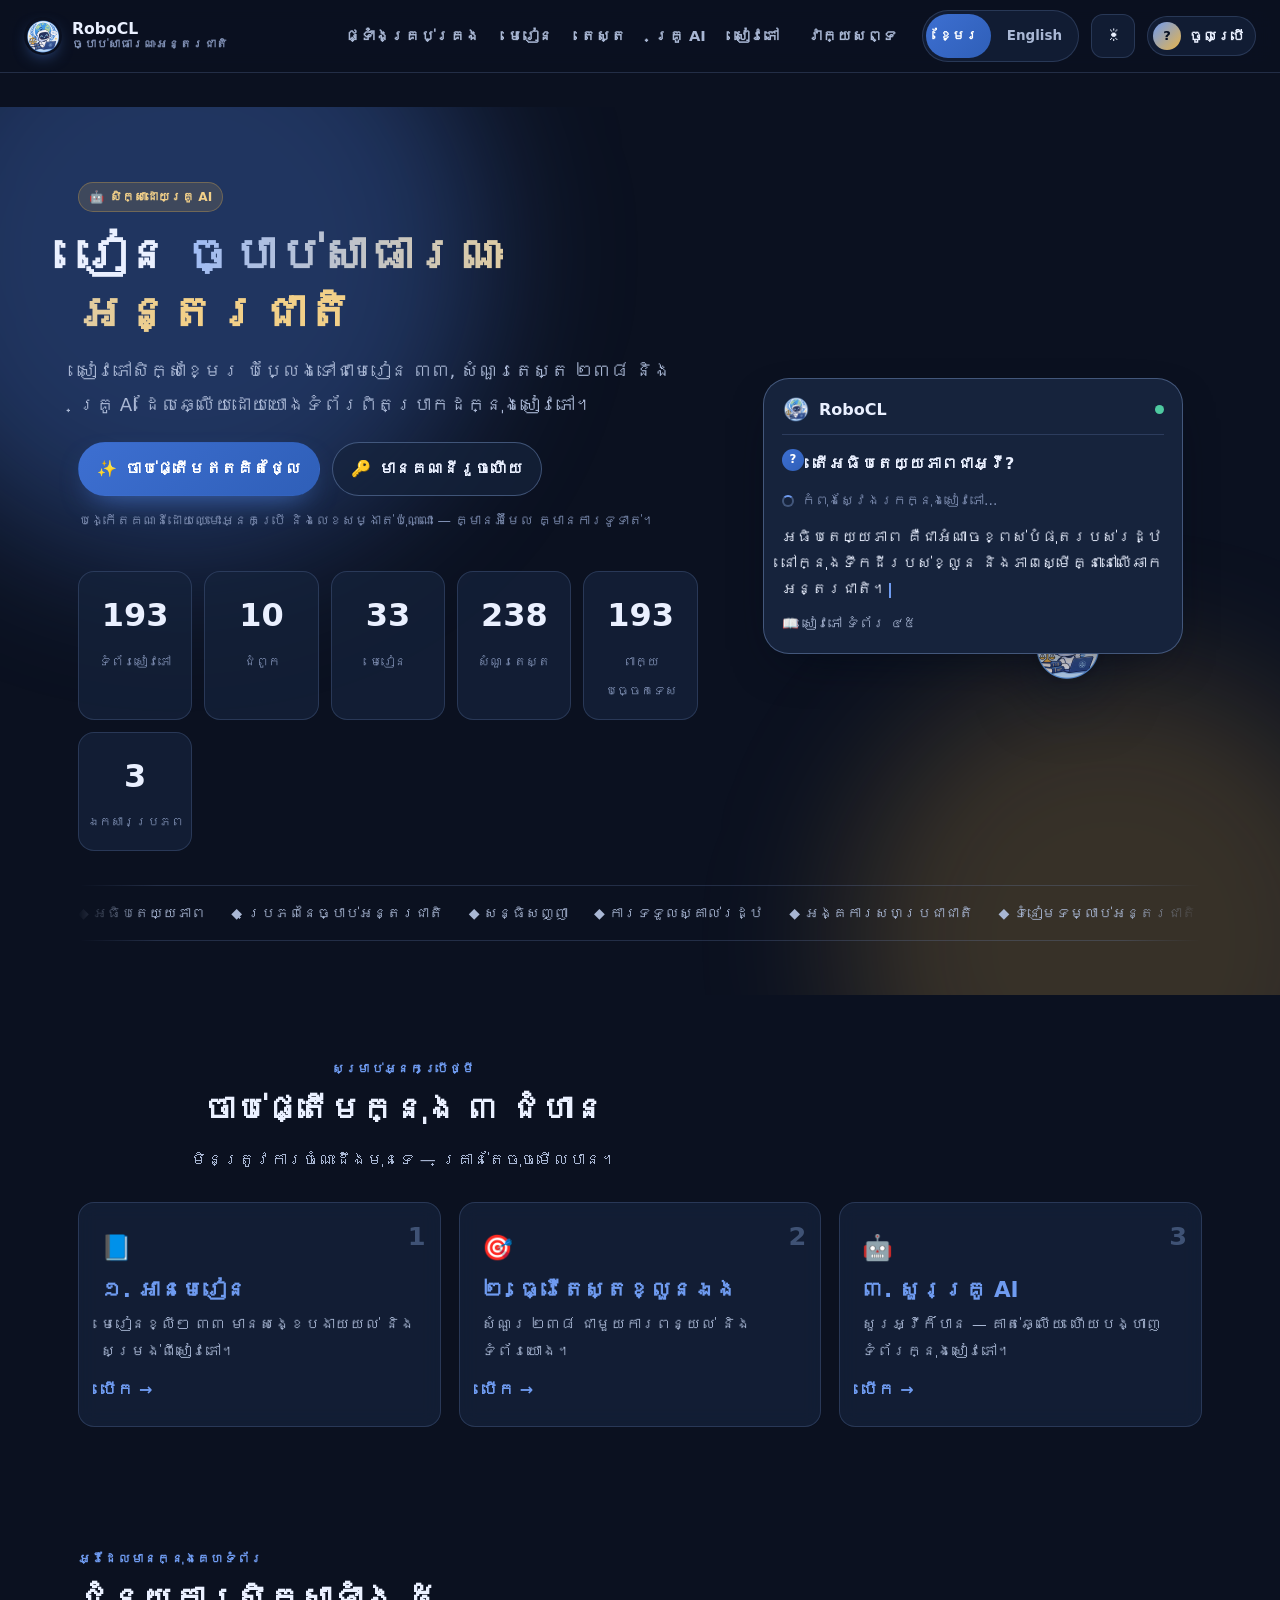
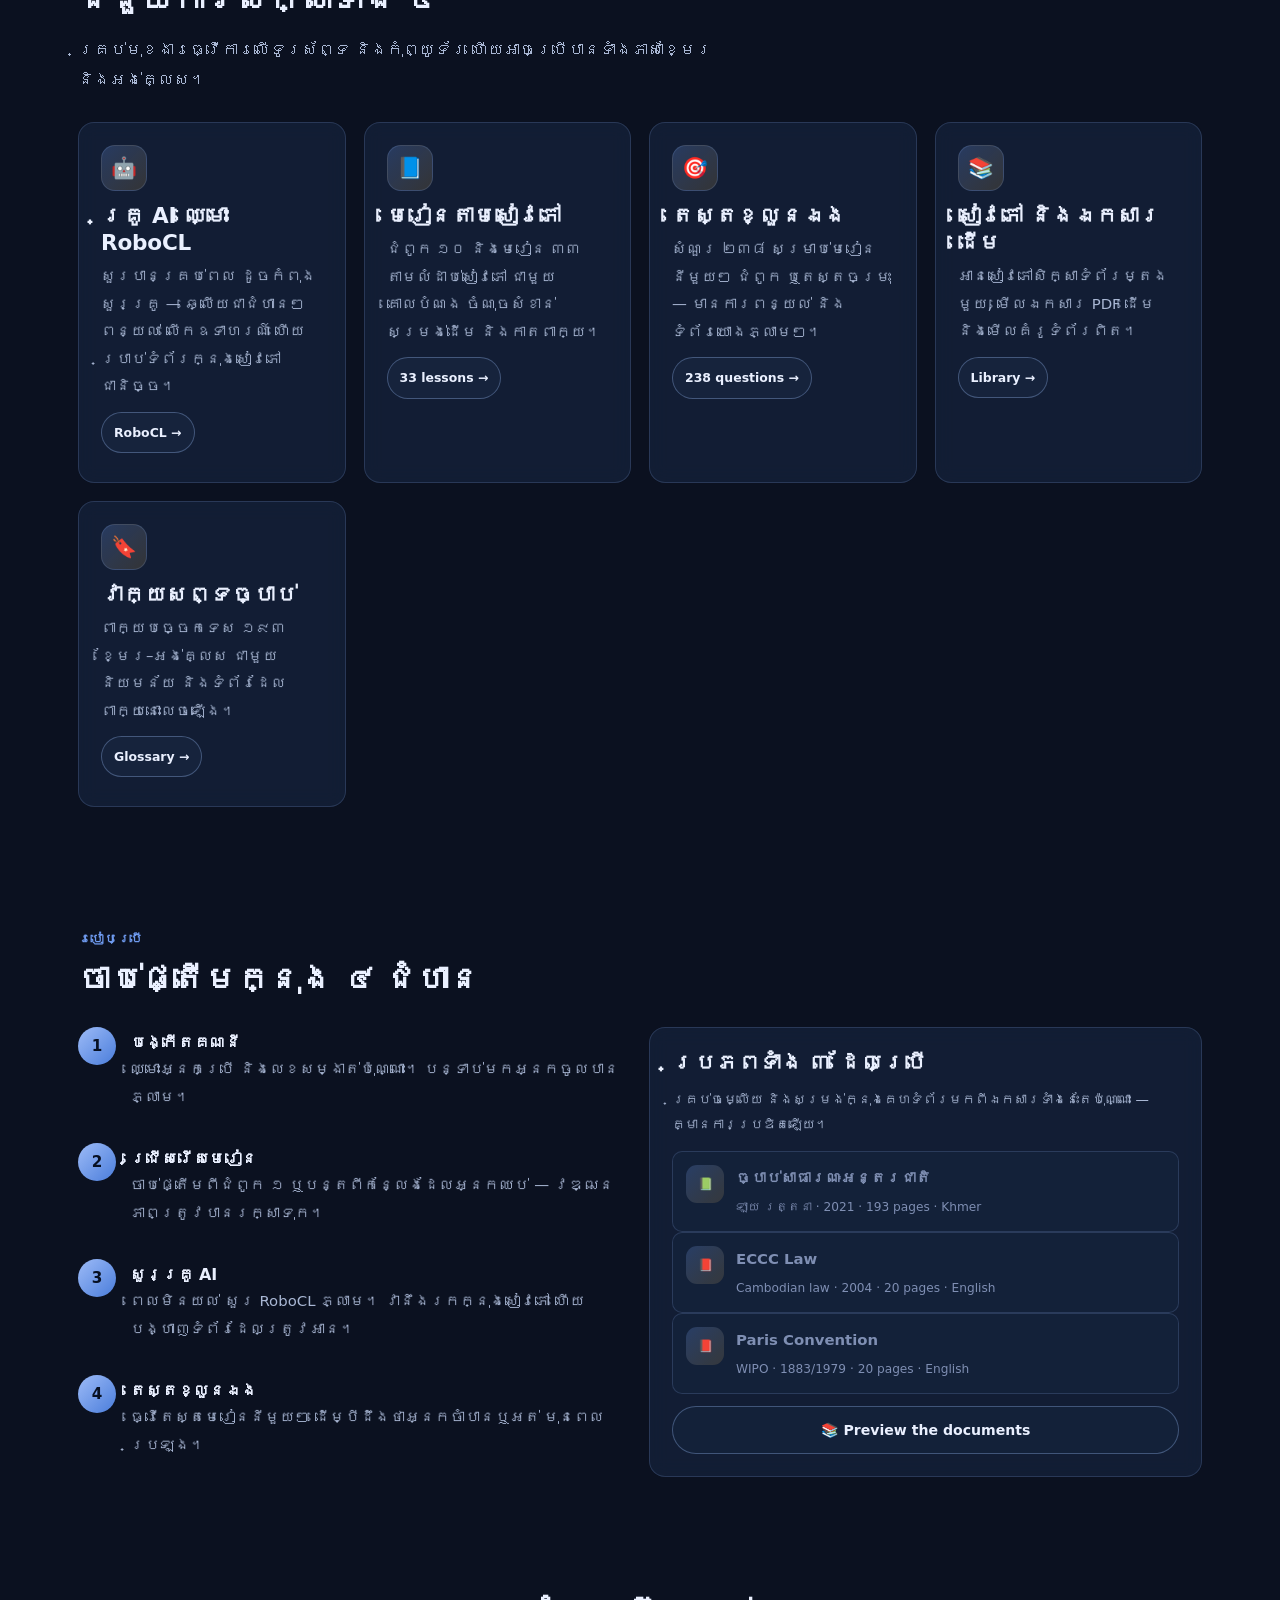
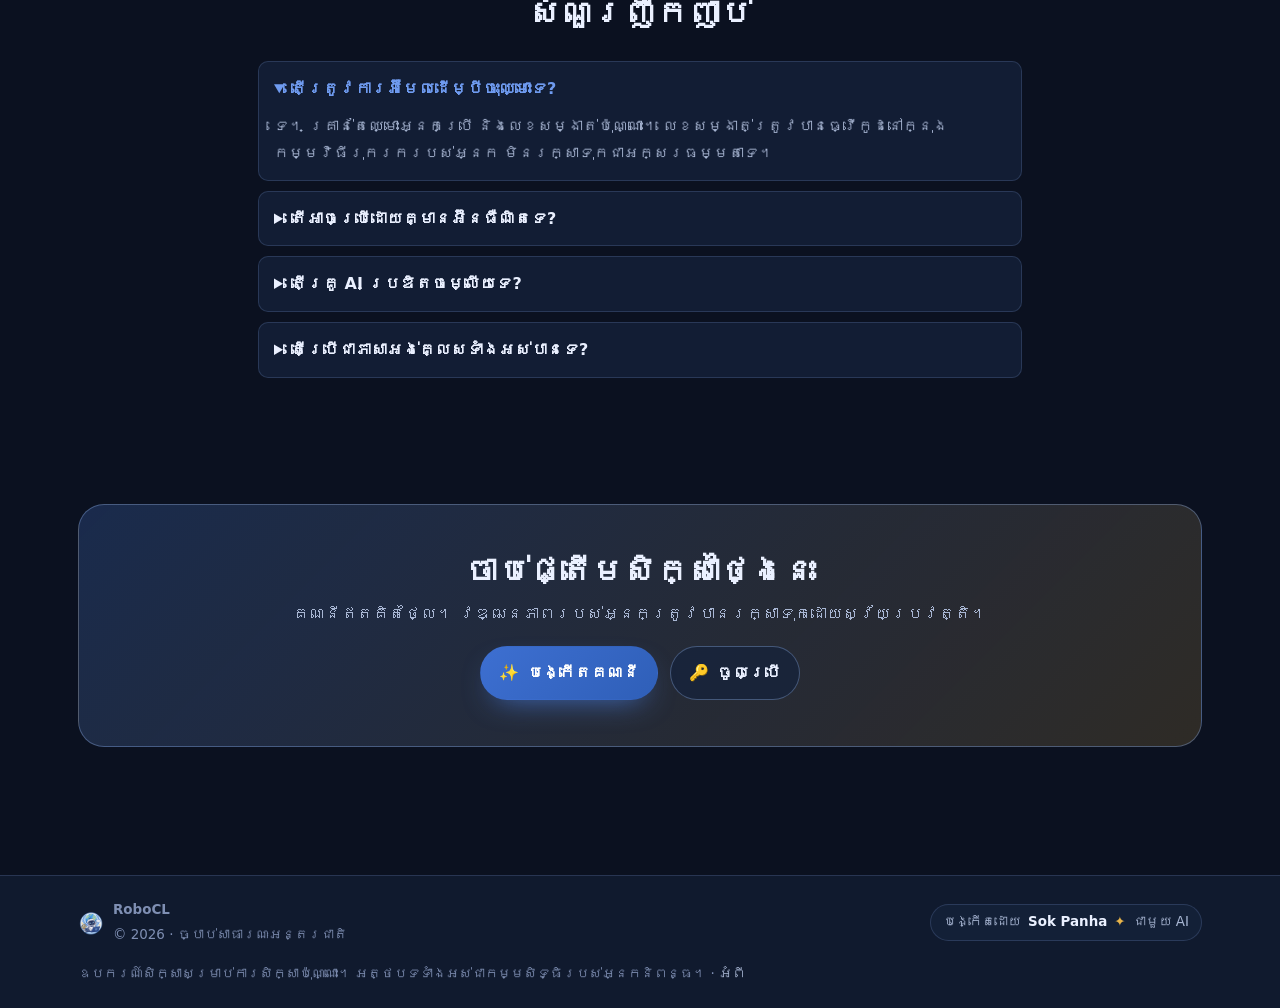
==== commit a4bb8748: "Quiz: pick an answer, then check it (1-4 to select, Enter to check, Enter again to advance) Selectin" ====
--- a/docs/index.html
+++ b/docs/index.html
@@ -16,8 +16,8 @@
 <link rel="preconnect" href="https://fonts.googleapis.com">
 <link rel="preconnect" href="https://fonts.gstatic.com" crossorigin>
 <link href="https://fonts.googleapis.com/css2?family=Inter:wght@400;600;700;800&family=Noto+Sans+Khmer:wght@400;600;700&display=swap" rel="stylesheet">
-<link rel="stylesheet" href="assets/css/style.css?v=20260912g">
-<script src="assets/js/boot.js?v=20260912g"></script>
+<link rel="stylesheet" href="assets/css/style.css?v=20260912i">
+<script src="assets/js/boot.js?v=20260912i"></script>
 </head>
 <body data-lang="km">
 
@@ -179,10 +179,10 @@
 
 <footer class="site" id="footer"></footer>
 
-<script src="data/config.js?v=20260912g" defer></script>
-<script src="assets/js/core.js?v=20260912g" defer></script>
-<script src="assets/js/progress.js?v=20260912g" defer></script>
-<script src="assets/js/auth.js?v=20260912g" defer></script>
-<script src="assets/js/landing.js?v=20260912g" defer></script>
+<script src="data/config.js?v=20260912i" defer></script>
+<script src="assets/js/core.js?v=20260912i" defer></script>
+<script src="assets/js/progress.js?v=20260912i" defer></script>
+<script src="assets/js/auth.js?v=20260912i" defer></script>
+<script src="assets/js/landing.js?v=20260912i" defer></script>
 </body>
 </html>
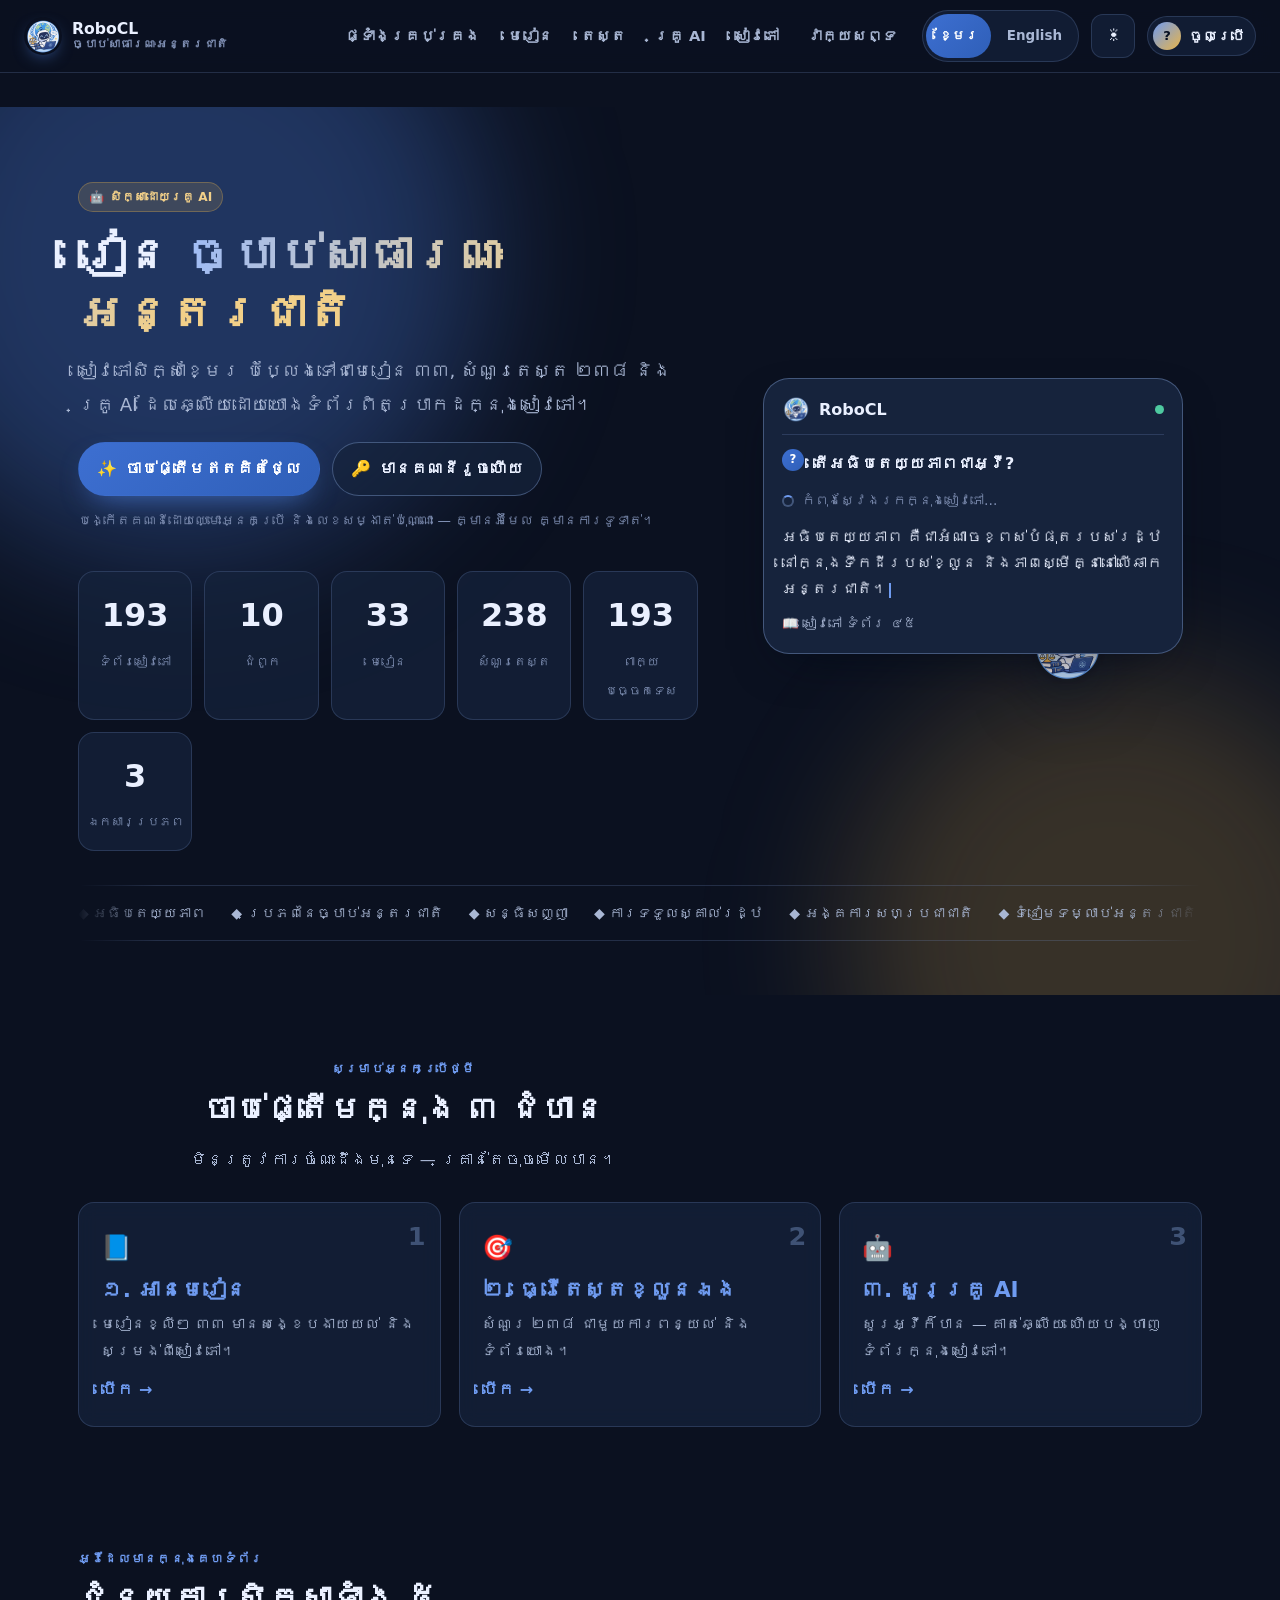
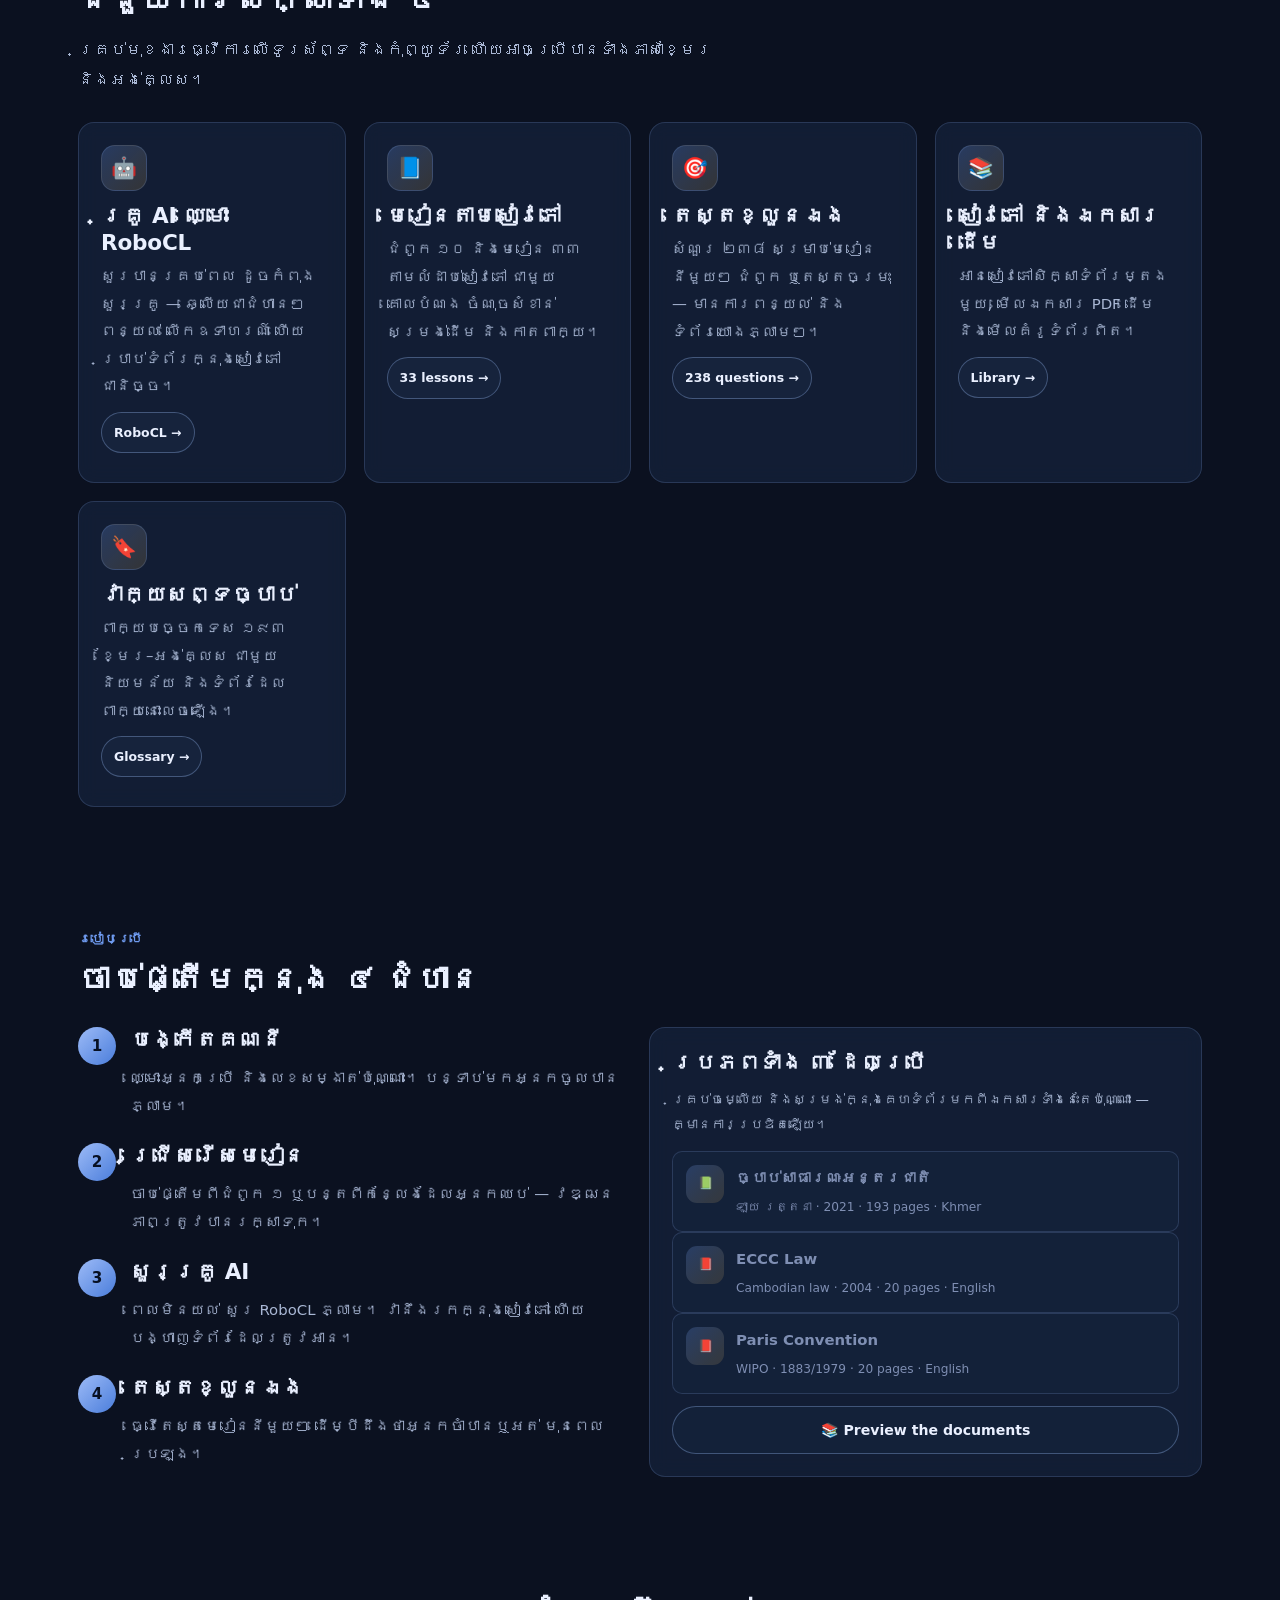
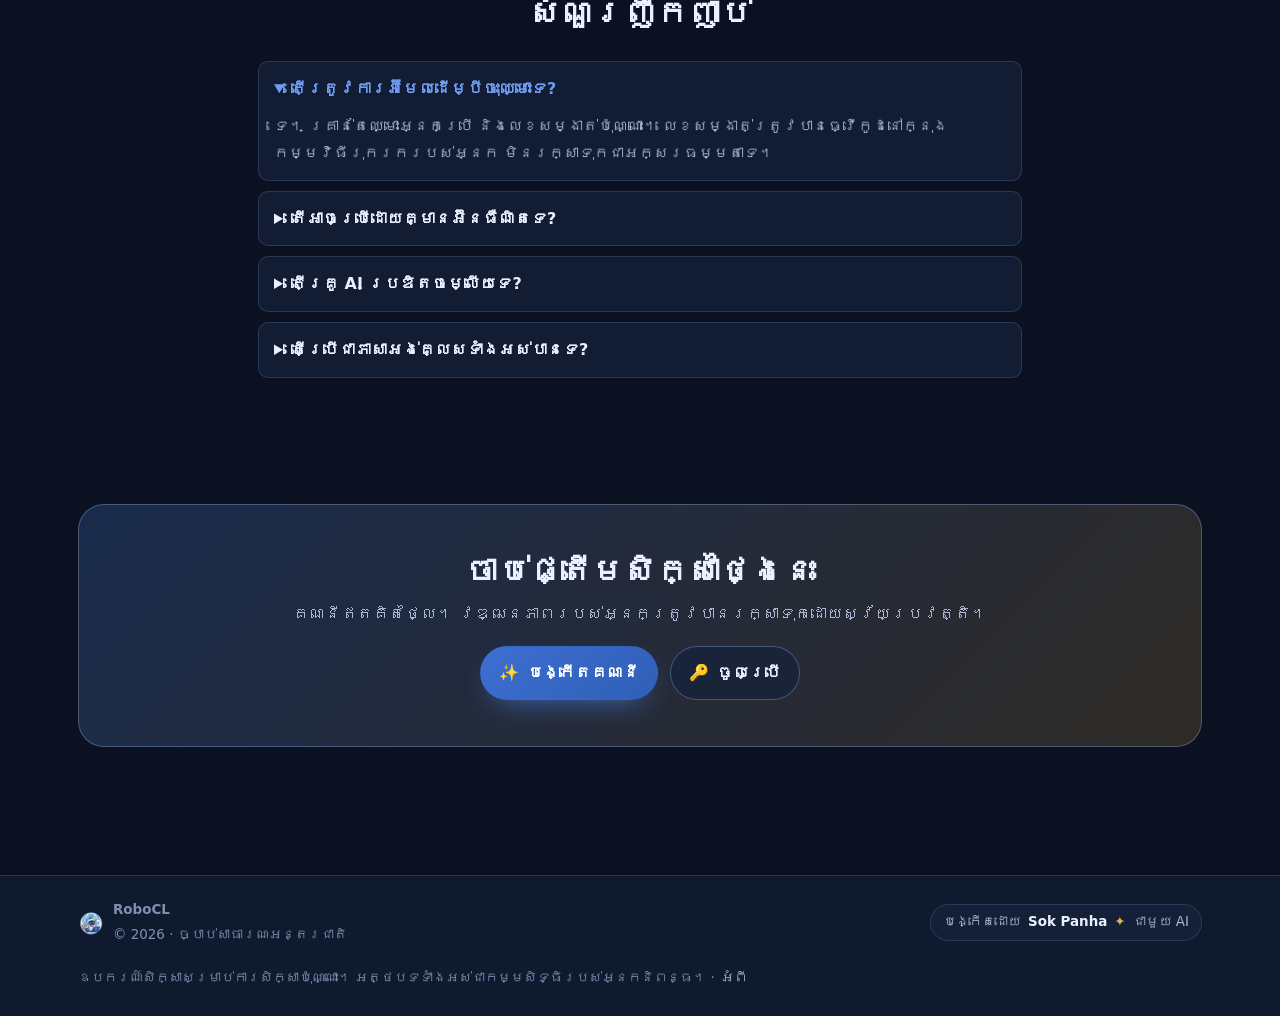
==== commit 79e59671: "Accessibility and mobile: fix every AA failure the audit found, and the header that was pushing phon" ====
--- a/docs/index.html
+++ b/docs/index.html
@@ -16,16 +16,17 @@
 <link rel="preconnect" href="https://fonts.googleapis.com">
 <link rel="preconnect" href="https://fonts.gstatic.com" crossorigin>
 <link href="https://fonts.googleapis.com/css2?family=Inter:wght@400;600;700;800&family=Noto+Sans+Khmer:wght@400;600;700&display=swap" rel="stylesheet">
-<link rel="stylesheet" href="assets/css/style.css?v=20260912i">
-<script src="assets/js/boot.js?v=20260912i"></script>
+<link rel="stylesheet" href="assets/css/style.css?v=20260912j">
+<script src="assets/js/boot.js?v=20260912j"></script>
 </head>
 <body data-lang="km">
 
+<a class="skip-link" href="#main"><span class="km-only">រំលងទៅខ្លឹមសារសំខាន់</span><span class="en-only">Skip to main content</span></a>
 <div id="splash"><div class="slogo"><img src="assets/img/logo.png?v=20260912b" alt="RoboCL"><span class="ring"></span></div><div class="lbl">RoboCL</div></div>
 
 <header class="topbar" id="topbar"></header>
 
-<main>
+<main id="main">
   <!-- ============================================================ hero -->
   <section class="hero">
     <div class="wrap hero-grid">
@@ -133,10 +134,10 @@
       </div>
       <div class="grid g2">
         <div class="steps" id="steps">
-          <div class="step"><div class="n"></div><div><h4 data-t="landing.s1.t"></h4><p data-t="landing.s1.d"></p></div></div>
-          <div class="step"><div class="n"></div><div><h4 data-t="landing.s2.t"></h4><p data-t="landing.s2.d"></p></div></div>
-          <div class="step"><div class="n"></div><div><h4 data-t="landing.s3.t"></h4><p data-t="landing.s3.d"></p></div></div>
-          <div class="step"><div class="n"></div><div><h4 data-t="landing.s4.t"></h4><p data-t="landing.s4.d"></p></div></div>
+          <div class="step"><div class="n"></div><div><h3 data-t="landing.s1.t"></h3><p data-t="landing.s1.d"></p></div></div>
+          <div class="step"><div class="n"></div><div><h3 data-t="landing.s2.t"></h3><p data-t="landing.s2.d"></p></div></div>
+          <div class="step"><div class="n"></div><div><h3 data-t="landing.s3.t"></h3><p data-t="landing.s3.d"></p></div></div>
+          <div class="step"><div class="n"></div><div><h3 data-t="landing.s4.t"></h3><p data-t="landing.s4.d"></p></div></div>
         </div>
         <div class="card reveal" style="align-self:start">
           <h3 data-t="landing.sources.title"></h3>
@@ -179,10 +180,10 @@
 
 <footer class="site" id="footer"></footer>
 
-<script src="data/config.js?v=20260912i" defer></script>
-<script src="assets/js/core.js?v=20260912i" defer></script>
-<script src="assets/js/progress.js?v=20260912i" defer></script>
-<script src="assets/js/auth.js?v=20260912i" defer></script>
-<script src="assets/js/landing.js?v=20260912i" defer></script>
+<script src="data/config.js?v=20260912j" defer></script>
+<script src="assets/js/core.js?v=20260912j" defer></script>
+<script src="assets/js/progress.js?v=20260912j" defer></script>
+<script src="assets/js/auth.js?v=20260912j" defer></script>
+<script src="assets/js/landing.js?v=20260912j" defer></script>
 </body>
 </html>
--- a/docs/assets/css/style.css
+++ b/docs/assets/css/style.css
@@ -15,6 +15,8 @@
   --sky-500: #4a7ddb;
   --sky-300: #9dbbf7;
   --gold: #e8b44a;
+  --focus: #8fd3ff;
+  --focus-halo: rgba(5, 9, 26, .85);
   --gold-soft: #f2d089;
   --ink: #eaf0ff;
   --ink-dim: #a9b7d4;
@@ -165,7 +167,8 @@
 .btn.block { width: 100%; }
 .btn[disabled] { opacity: .5; pointer-events: none; }
 .icon-btn {
-  display: inline-grid; place-items: center; width: 44px; height: 44px; padding: 0;
+  display: inline-grid; place-items: center; width: 44px; min-width: 44px; height: 44px; padding: 0;
+  flex: none; /* WCAG 2.5.8: a flex row must not squeeze this below 24x24 */
   border-radius: 12px; border: 1px solid var(--border); background: var(--panel); color: var(--fg);
   cursor: pointer; font-size: 1.05rem; transition: background var(--speed), transform var(--speed) var(--ease);
 }
@@ -175,9 +178,35 @@
 input, textarea, select, .input {
   width: 100%; padding: 12px 14px; color: var(--fg);
   background: var(--panel-solid); border: 1px solid var(--border); border-radius: var(--radius-sm);
-  font: inherit; transition: border-color var(--speed), box-shadow var(--speed);
+  font: inherit; font-size: 16px; /* under 16px makes iOS Safari zoom the page on focus */
+  transition: border-color var(--speed), box-shadow var(--speed);
 }
 input:focus, textarea:focus, select:focus { outline: 0; border-color: var(--accent); box-shadow: 0 0 0 3px rgba(111,155,240,.18); }
+
+/* --------------------------------------------------- focus & skip-to-content
+   WCAG 2.2: 2.4.7 Focus Visible, 1.4.11 Non-text Contrast (the ring needs 3:1
+   against what is behind it), 2.4.1 Bypass Blocks (the skip link below).
+   The two-colour ring survives both the dark cards and the accent gradient. */
+:where(a, button, summary, [tabindex], .option, .qset > summary):focus-visible {
+  outline: 2px solid var(--focus);
+  outline-offset: 2px;
+  box-shadow: 0 0 0 4px var(--focus-halo);
+}
+input:focus-visible, textarea:focus-visible, select:focus-visible {
+  outline: 2px solid var(--focus);
+  outline-offset: 2px;
+  border-color: var(--accent);
+  box-shadow: 0 0 0 4px var(--focus-halo);
+}
+.skip-link {
+  position: absolute; left: 10px; top: -80px; z-index: 9999;
+  padding: 12px 18px; border-radius: 0 0 14px 14px;
+  background: var(--panel-solid); color: var(--fg);
+  border: 2px solid var(--focus); text-decoration: none; font-weight: 700;
+  transition: top .18s var(--ease);
+}
+.skip-link:focus { top: 0; }
+.card-h { font-size: 1.02rem; margin: 0 0 12px; }
 label { display: block; font-size: .86rem; color: var(--muted); margin: 0 0 6px; font-weight: 600; }
 .field { margin-bottom: 14px; }
 .field .hint { font-size: .78rem; color: var(--faint); margin-top: 5px; }
@@ -294,7 +323,7 @@
   background: var(--bg-soft);
 }
 footer.site .wrap { display: flex; gap: 14px; flex-wrap: wrap; align-items: center; }
-footer.site a { color: var(--muted); }
+footer.site a { color: var(--muted); padding: 4px 2px; display: inline-block; }
 .footbrand { display: flex; align-items: center; gap: 9px; }
 .footbrand img { width: 26px; height: 26px; border-radius: 50%; }
 .made-by { display: inline-flex; align-items: center; gap: 7px; padding: 5px 12px; border-radius: 999px; border: 1px solid var(--border); background: var(--panel); color: var(--muted); }
@@ -663,7 +692,7 @@
   transition: border-color var(--speed), box-shadow var(--speed);
 }
 .composer-box:focus-within { border-color: var(--accent); box-shadow: 0 0 0 3px rgba(111,155,240,.16); }
-.composer textarea { border: 0; background: transparent; box-shadow: none; padding: 8px 4px; max-height: 190px; resize: none; font-size: .98rem; }
+.composer textarea { border: 0; background: transparent; box-shadow: none; padding: 8px 4px; max-height: 190px; resize: none; font-size: 1rem; }
 .composer textarea:focus { box-shadow: none; }
 .composer .send {
   flex: none; width: 44px; height: 44px; border-radius: 50%; border: 0; cursor: pointer;
@@ -756,7 +785,7 @@
   .chat-scroll { padding-top: 16px; }
 }
 @media (max-width: 620px) {
-  body { font-size: 15.5px; }
+  body { font-size: 16px; }                          /* 16px is the readable floor on a phone */
   .stat-row { grid-template-columns: repeat(2, 1fr); }
   .g3, .g4 { grid-template-columns: repeat(auto-fit, minmax(150px, 1fr)); }
   .step { gap: 11px; }
@@ -766,10 +795,18 @@
   .topbar { padding: 9px 12px; gap: 8px; }
   .brand .txt small { display: none; }
   .brand .txt b { font-size: .9rem; }
+  /* the account chip carried the username and pushed the whole header wider
+     than a phone screen — keep the avatar, drop the name */
+  .acct-btn .nm { display: none; }
+  .acct-btn { padding: 4px 6px 4px 4px; }
   .msg { gap: 9px; }
   .msg .av, .msg.bot .av img { width: 28px; height: 28px; }
   .option { padding: 13px 14px; }
   .composer .send { width: 42px; height: 42px; }
+}
+@media (max-width: 480px) {
+  /* logo only: the app name is repeated in the drawer and the footer */
+  .brand .txt { display: none; }
 }
 @media (max-width: 400px) {
   .brand img { width: 32px; height: 32px; }
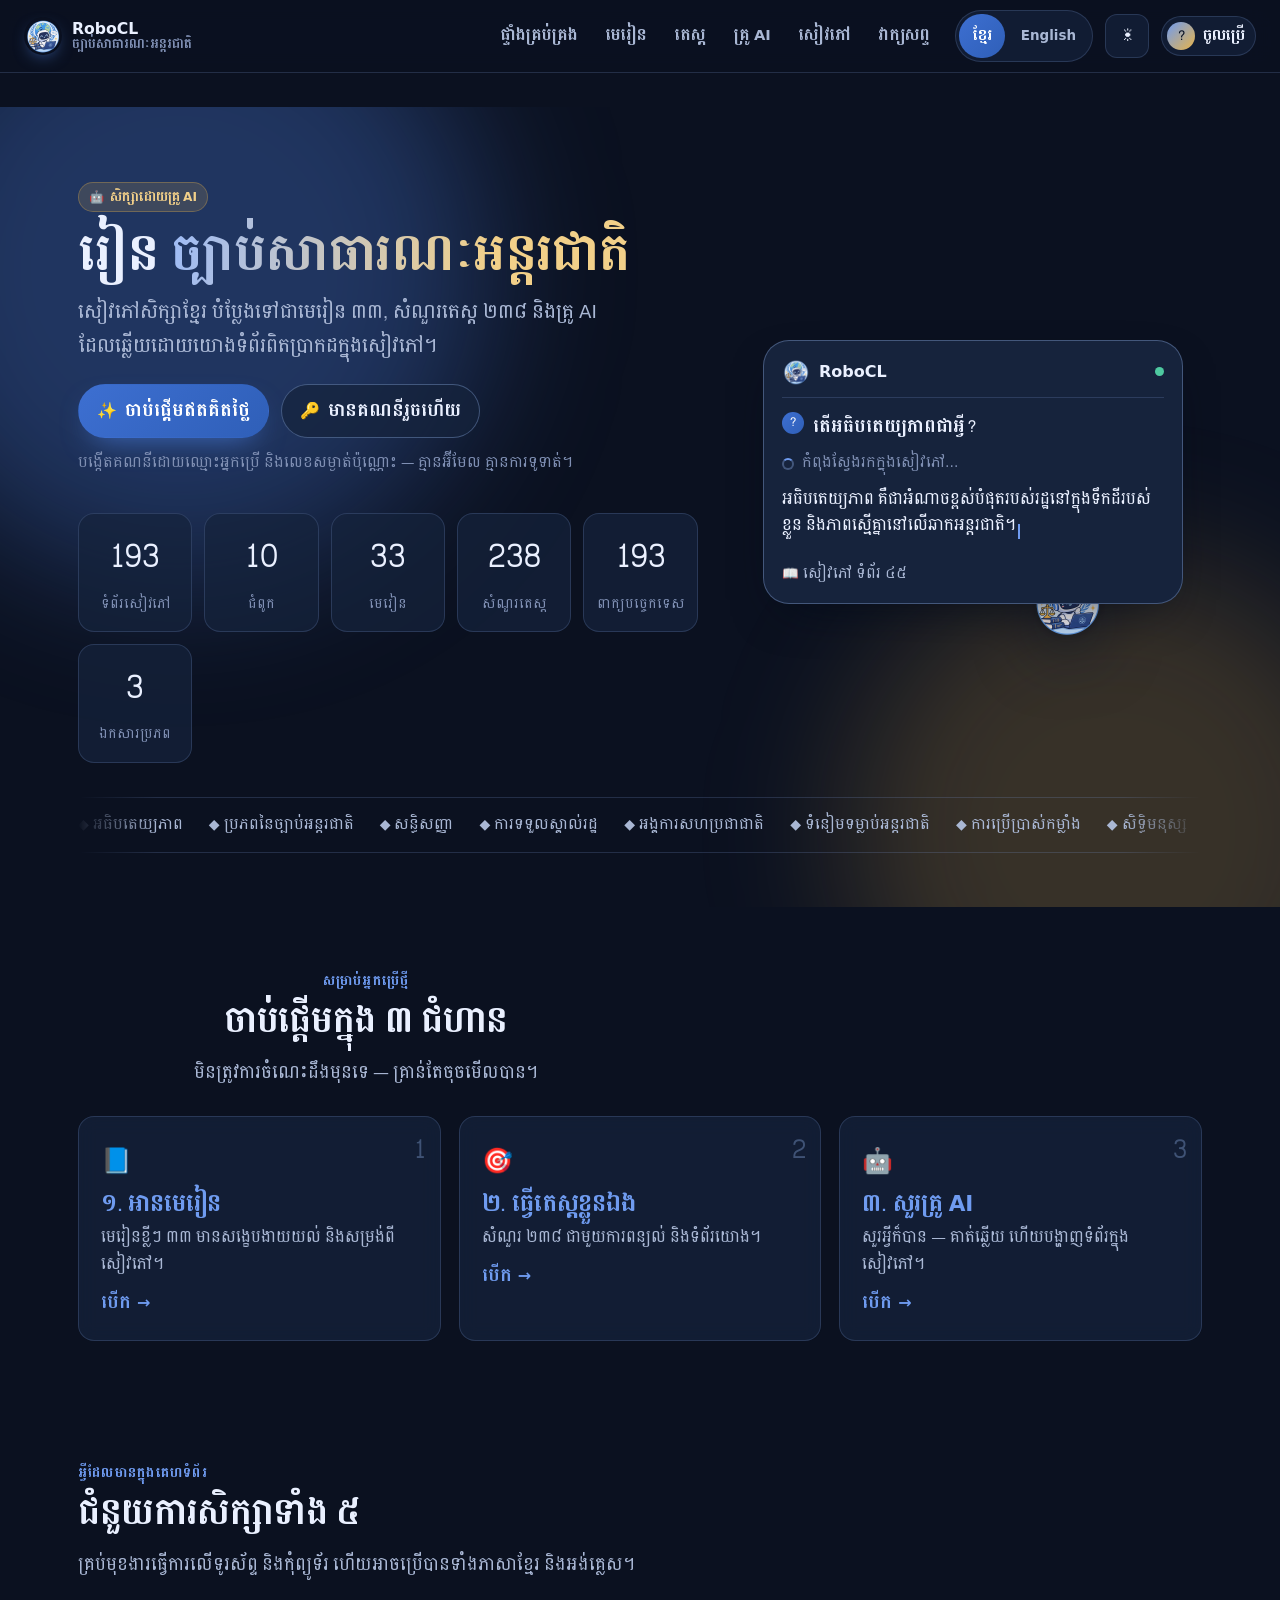
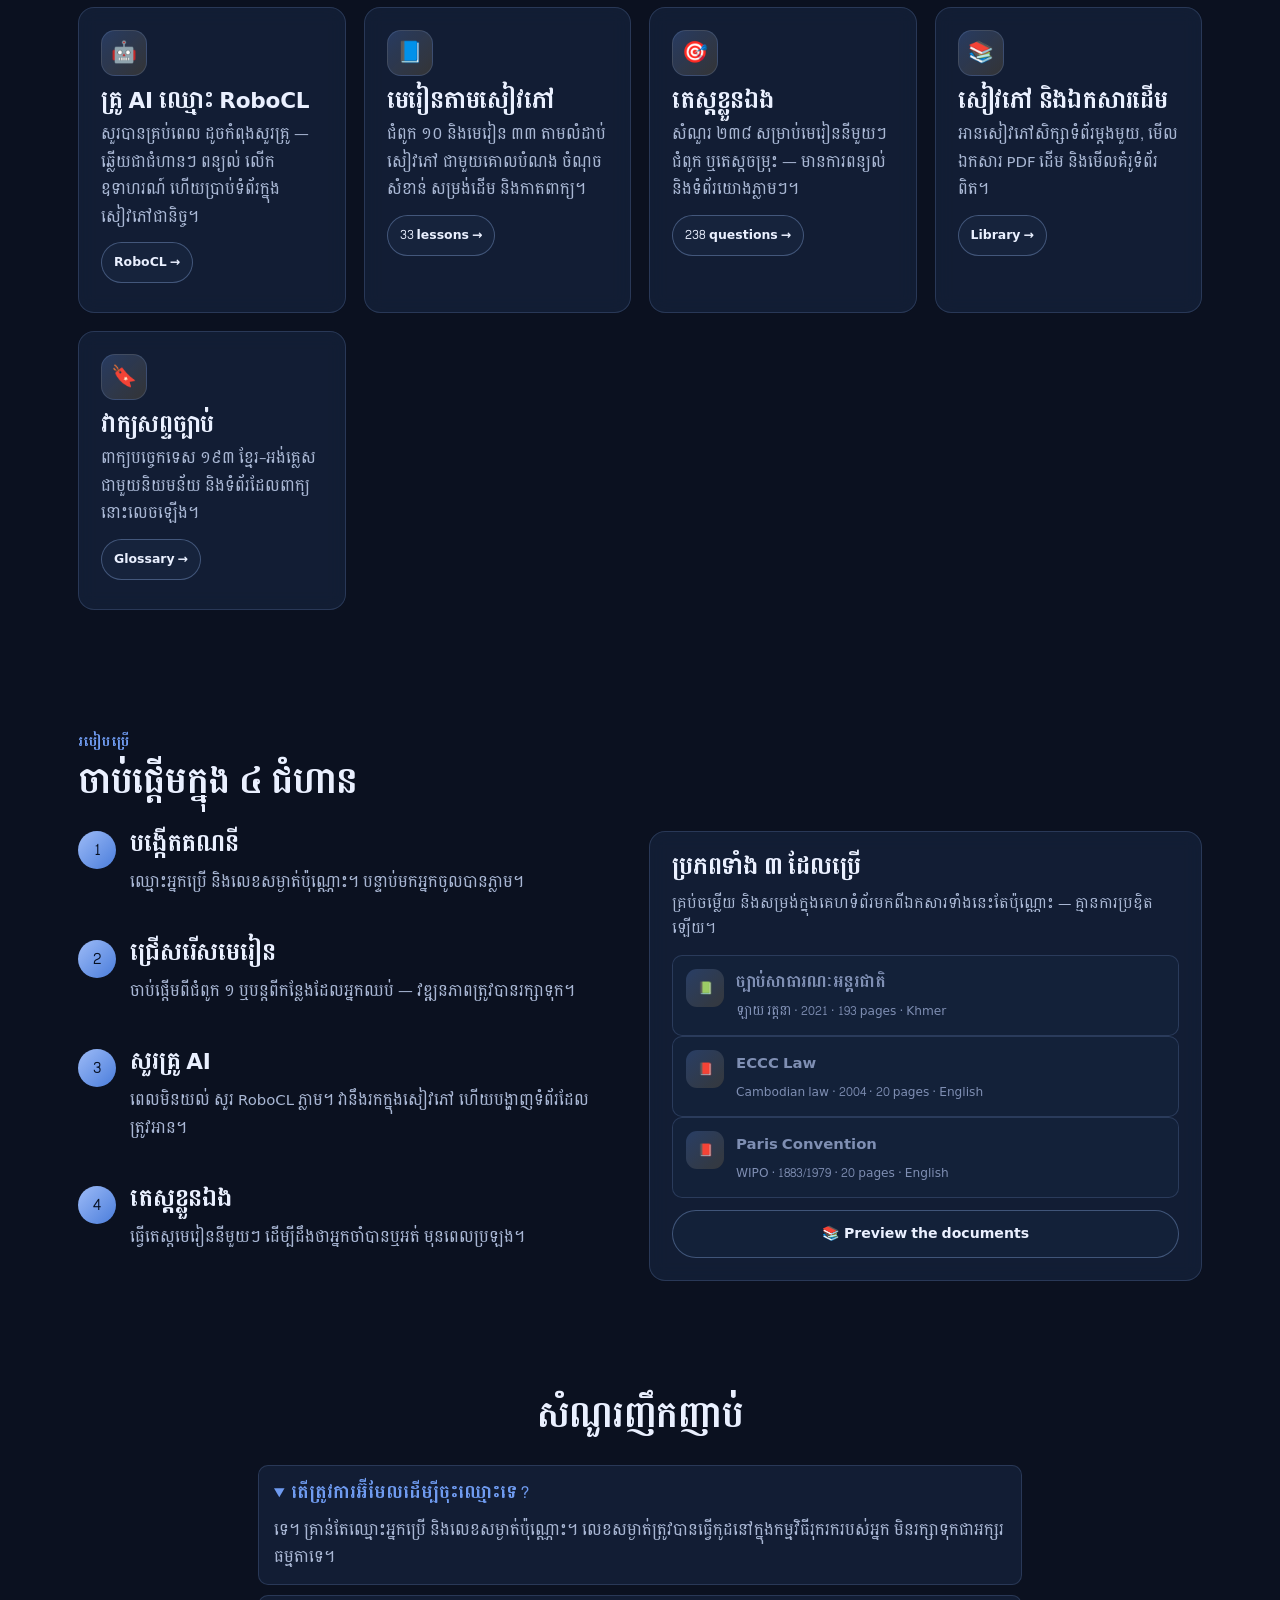
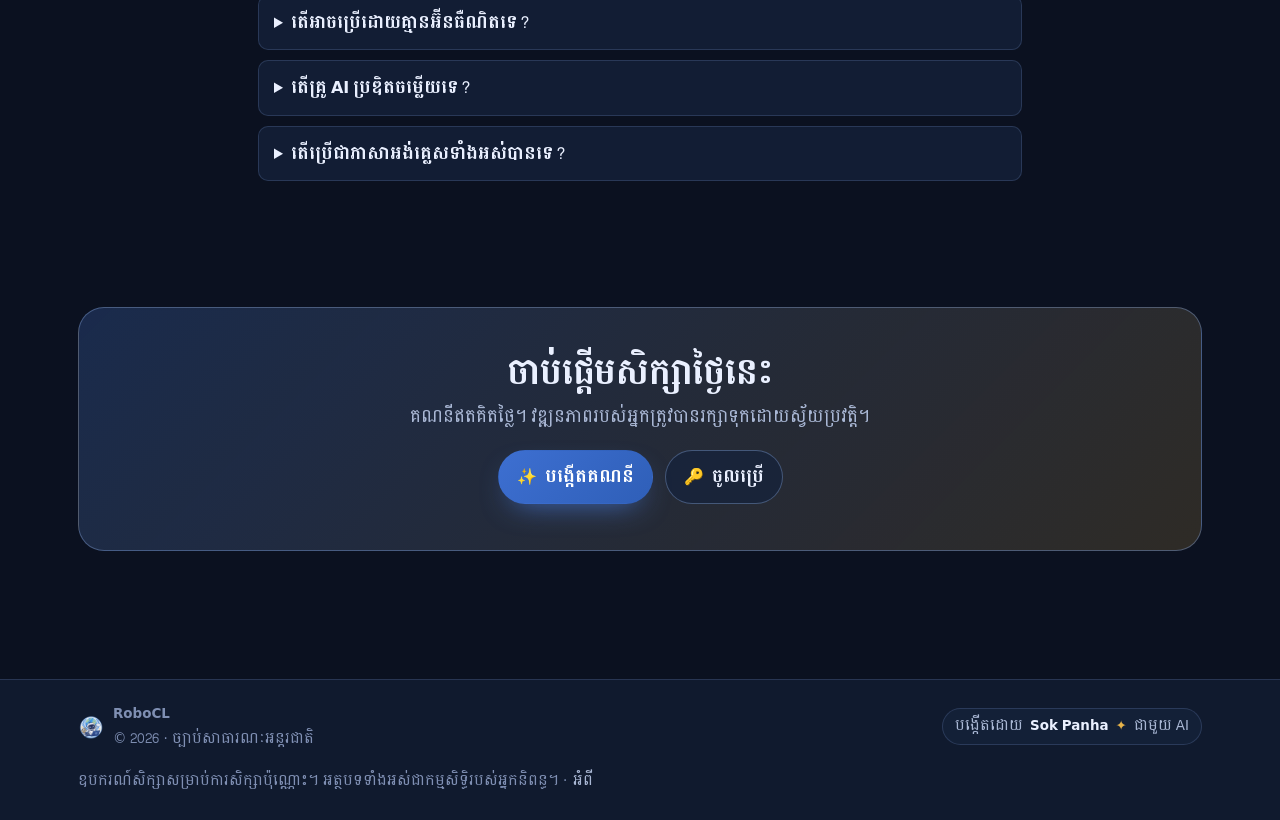
==== commit 703a3eed: "Fix a console error on every page, and set the site's Khmer to KhmerOS Battambang Two things.  1. Ev" ====
--- a/docs/index.html
+++ b/docs/index.html
@@ -16,8 +16,8 @@
 <link rel="preconnect" href="https://fonts.googleapis.com">
 <link rel="preconnect" href="https://fonts.gstatic.com" crossorigin>
 <link href="https://fonts.googleapis.com/css2?family=Inter:wght@400;600;700;800&family=Noto+Sans+Khmer:wght@400;600;700&display=swap" rel="stylesheet">
-<link rel="stylesheet" href="assets/css/style.css?v=20260912j">
-<script src="assets/js/boot.js?v=20260912j"></script>
+<link rel="stylesheet" href="assets/css/style.css?v=20260912p">
+<script src="assets/js/boot.js?v=20260912p"></script>
 </head>
 <body data-lang="km">
 
@@ -180,10 +180,10 @@
 
 <footer class="site" id="footer"></footer>
 
-<script src="data/config.js?v=20260912j" defer></script>
-<script src="assets/js/core.js?v=20260912j" defer></script>
-<script src="assets/js/progress.js?v=20260912j" defer></script>
-<script src="assets/js/auth.js?v=20260912j" defer></script>
-<script src="assets/js/landing.js?v=20260912j" defer></script>
+<script src="data/config.js?v=20260912p" defer></script>
+<script src="assets/js/core.js?v=20260912p" defer></script>
+<script src="assets/js/auth.js?v=20260912p" defer></script>
+<script src="assets/js/progress.js?v=20260912p" defer></script>
+<script src="assets/js/landing.js?v=20260912p" defer></script>
 </body>
 </html>
--- a/docs/assets/css/style.css
+++ b/docs/assets/css/style.css
@@ -5,6 +5,25 @@
    ========================================================================== */
 
 /* ---------------------------------------------------------------- tokens */
+/* ---------------------------------------------------------------- fonts
+   KhmerOS Battambang, subset to Khmer + Latin + punctuation and shipped as
+   woff2/woff (26 KB each instead of 300 KB). Built by tools/build_webfont.py
+   from the font the course uses, so the site's Khmer matches the printed
+   materials instead of whatever the device happens to have. */
+@font-face {
+  font-family: 'KhmerOS Battambang';
+  /* url() is relative to THIS file (assets/css/), not the page */
+  src: url('../fonts/khmeros-battambang.woff2') format('woff2'),
+       url('../fonts/khmeros-battambang.woff') format('woff');
+  font-weight: 400; font-style: normal; font-display: swap;
+}
+@font-face {
+  font-family: 'KhmerOS Battambang';
+  src: url('../fonts/khmeros-battambang-bold.woff2') format('woff2'),
+       url('../fonts/khmeros-battambang-bold.woff') format('woff');
+  font-weight: 700; font-style: normal; font-display: swap;
+}
+
 :root {
   --navy-900: #0b1120;
   --navy-800: #101a2e;
@@ -44,7 +63,7 @@
   --shadow: 0 18px 50px -22px rgba(4, 10, 24, .85);
   --shadow-sm: 0 8px 22px -14px rgba(4, 10, 24, .8);
   --font: "Inter", -apple-system, BlinkMacSystemFont, "Segoe UI", system-ui, sans-serif;
-  --font-km: "Noto Sans Khmer", "Khmer OS Siemreap", "Khmer OS", "Leelawadee UI", "Nirmala UI", var(--font);
+  --font-km: "KhmerOS Battambang", "Noto Sans Khmer", "Khmer OS Siemreap", "Khmer OS", "Leelawadee UI", "Nirmala UI", var(--font);
   --font-mono: ui-monospace, "SF Mono", "Cascadia Mono", Menlo, monospace;
   --speed: .22s;
   --ease: cubic-bezier(.22, .68, .28, 1);
@@ -478,6 +497,8 @@
 .rail .ch > button { width: 100%; display: flex; gap: 10px; align-items: center; padding: 12px; border: 0; background: transparent; color: var(--fg); font: inherit; font-weight: 700; cursor: pointer; text-align: left; font-size: .92rem; }
 .rail .ch > button:hover { background: rgba(111,155,240,.1); }
 .rail .ch .n { flex: none; width: 26px; height: 26px; border-radius: 8px; display: grid; place-items: center; font-size: .78rem; background: rgba(111,155,240,.16); color: var(--sky-300); }
+/* one line per chapter: long titles used to wrap and make the rail a wall of text */
+.rail .ch .ct { min-width: 0; white-space: nowrap; overflow: hidden; text-overflow: ellipsis; }
 .rail .ls { display: none; padding: 2px 8px 8px; }
 .rail .ch.open .ls { display: block; animation: fadeIn .2s ease both; }
 .rail .ls a { display: flex; gap: 9px; align-items: flex-start; padding: 9px 10px; border-radius: 9px; color: var(--muted); font-size: .88rem; text-decoration: none; }
@@ -570,7 +591,8 @@
 .reader-page.km { font-family: var(--font-km); line-height: 2.05; }
 .pager { display: flex; align-items: center; gap: 10px; flex-wrap: wrap; }
 .pager input[type="range"] { flex: 1; min-width: 130px; accent-color: var(--accent); }
-.pdf-frame { width: 100%; height: min(78dvh, 900px); border: 0; background: #525659; }
+.pdf-frame { width: 100%; height: min(86dvh, 1040px); border: 0; background: #525659; }
+body.lib-open .wrap { max-width: min(1600px, 96vw); }
 /* page viewer: pager row, display picker, loading veil, fallback card */
 .lib-pager { justify-content: space-between; margin-bottom: 14px; gap: 10px; }
 .lib-pager .input#goto { width: 132px; min-height: 44px; }
